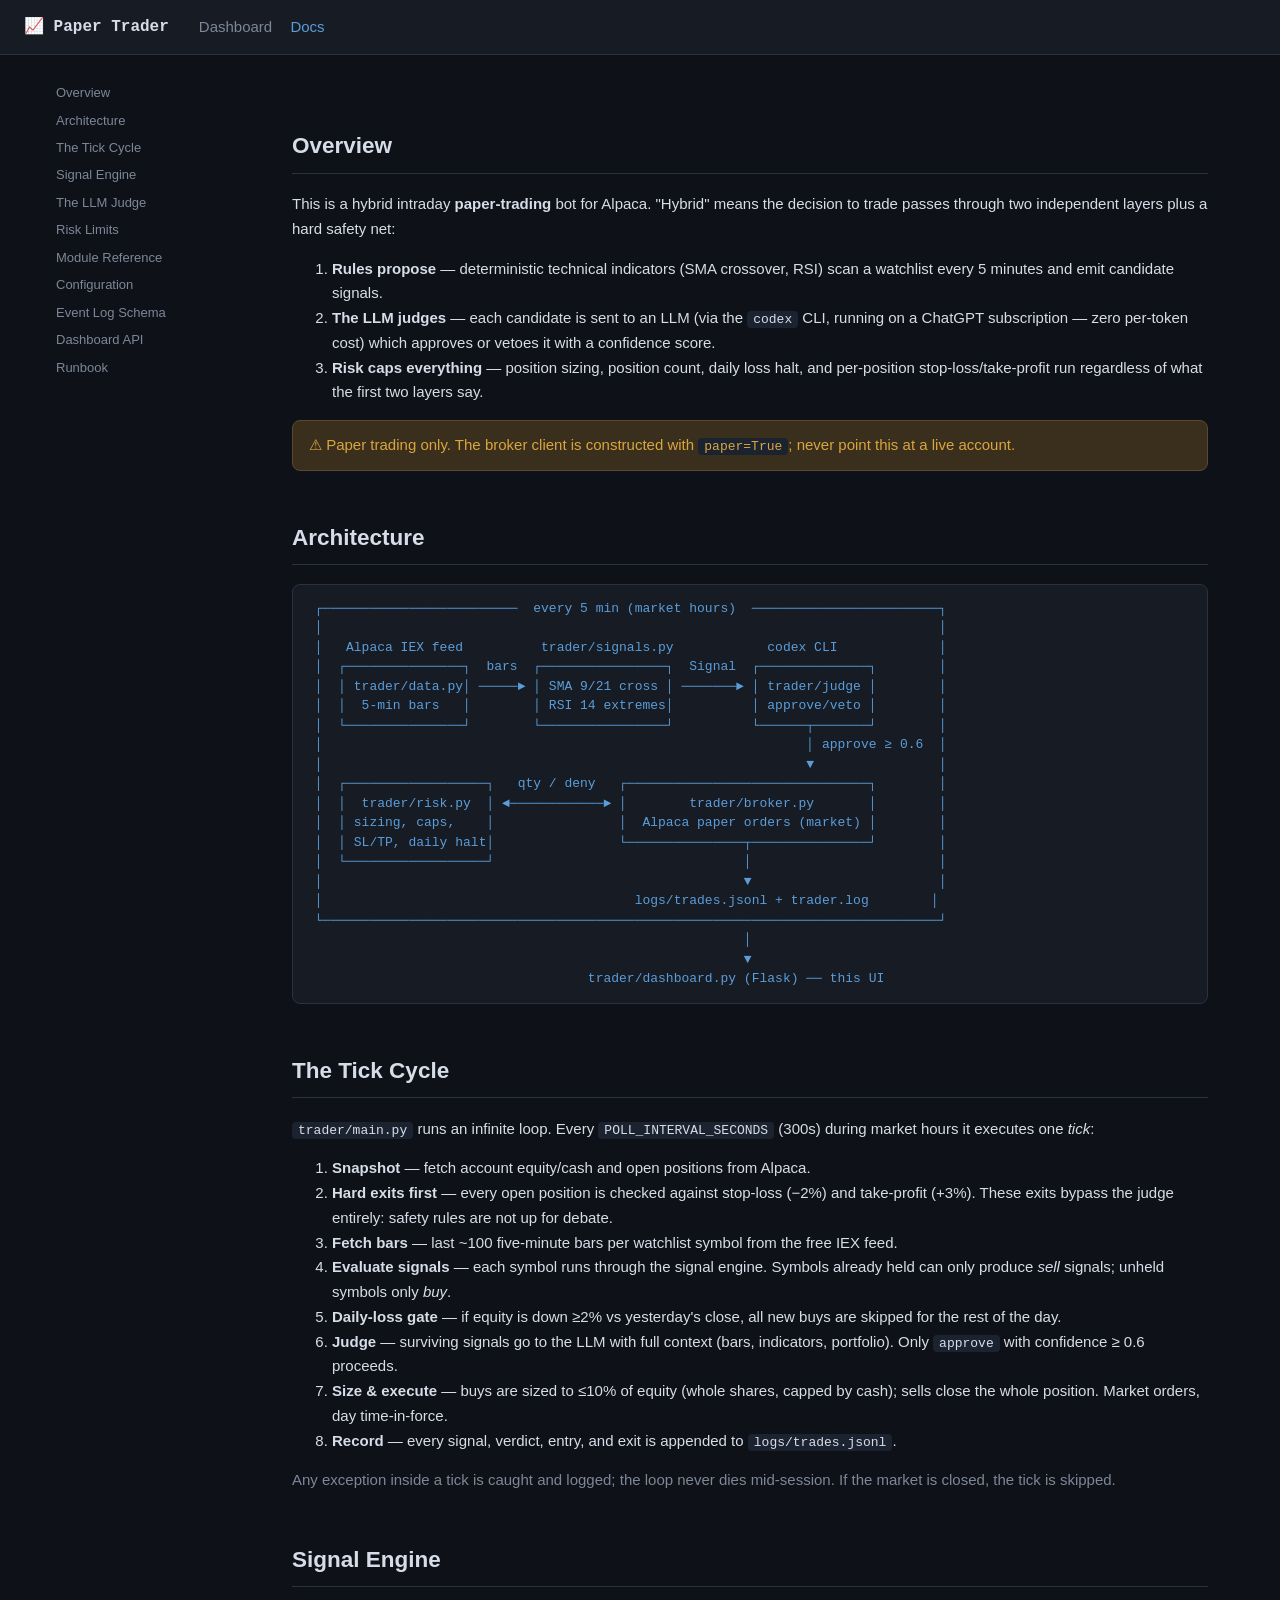
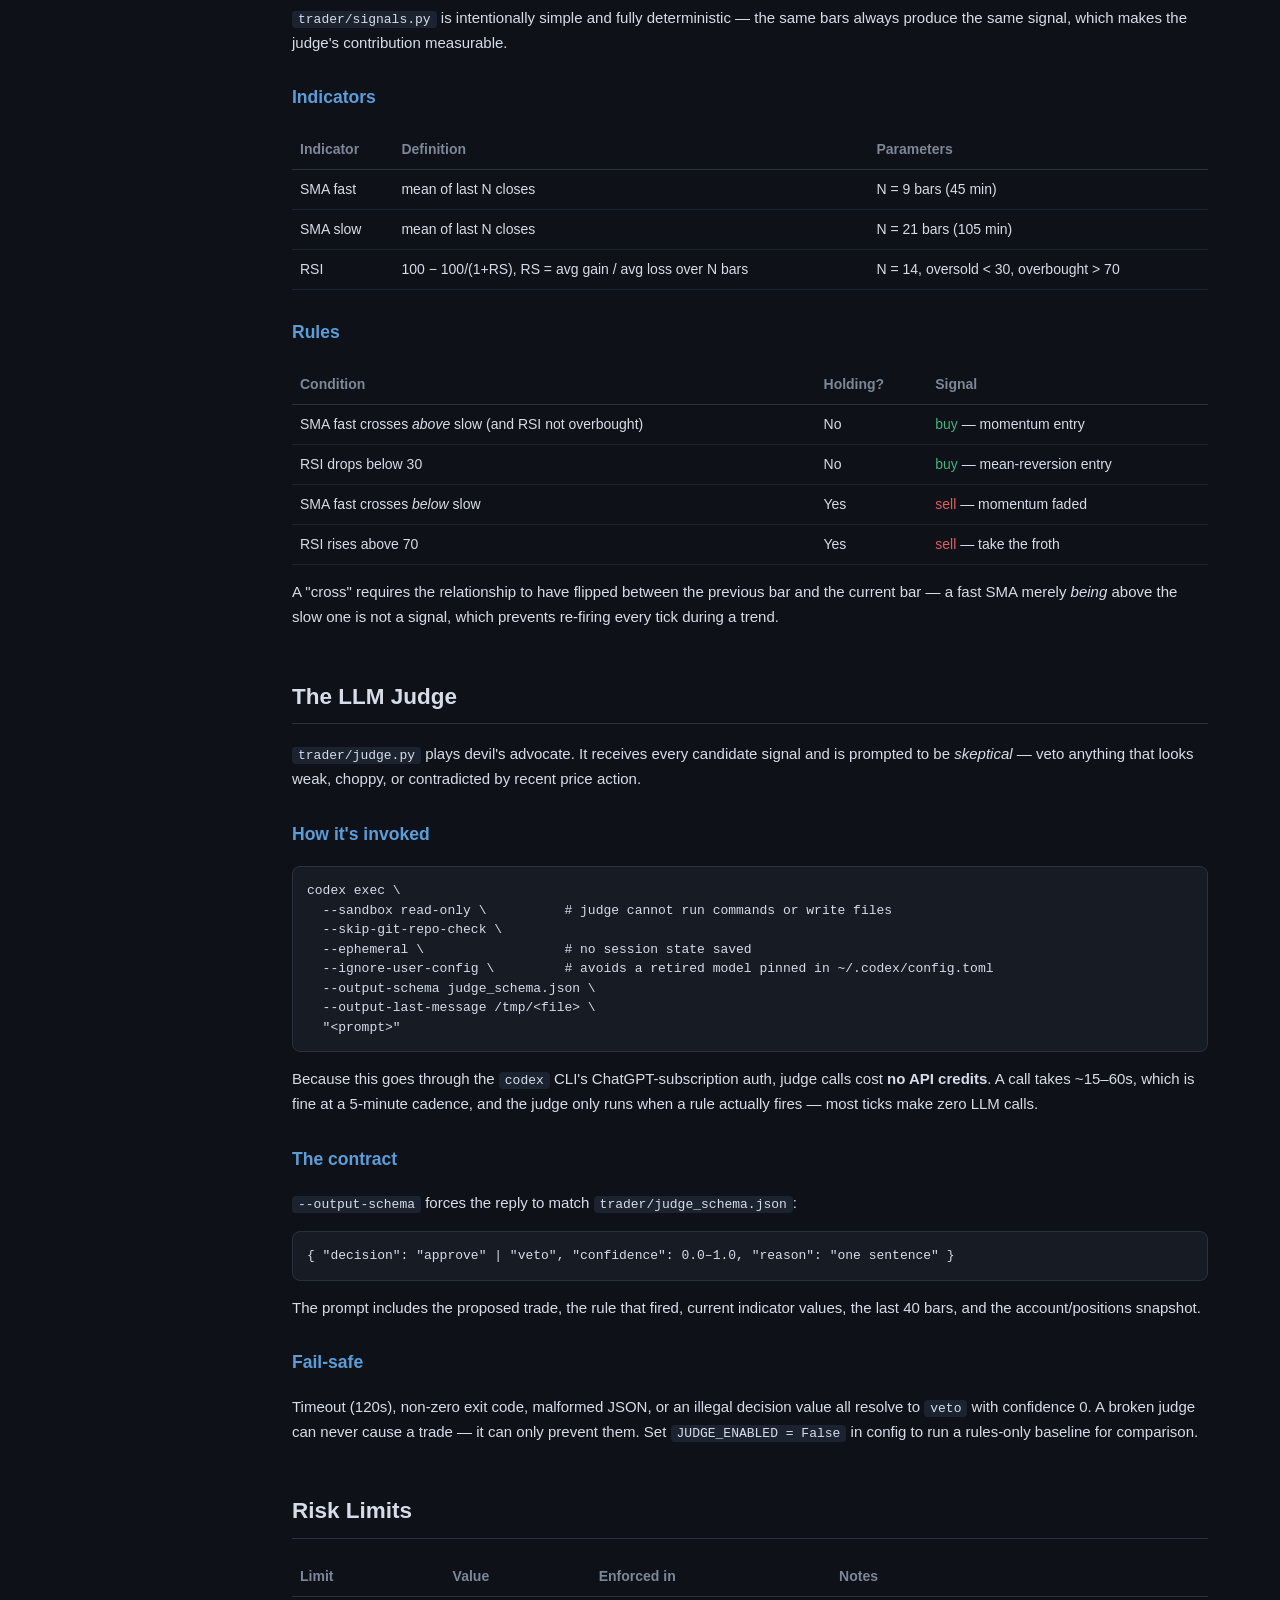
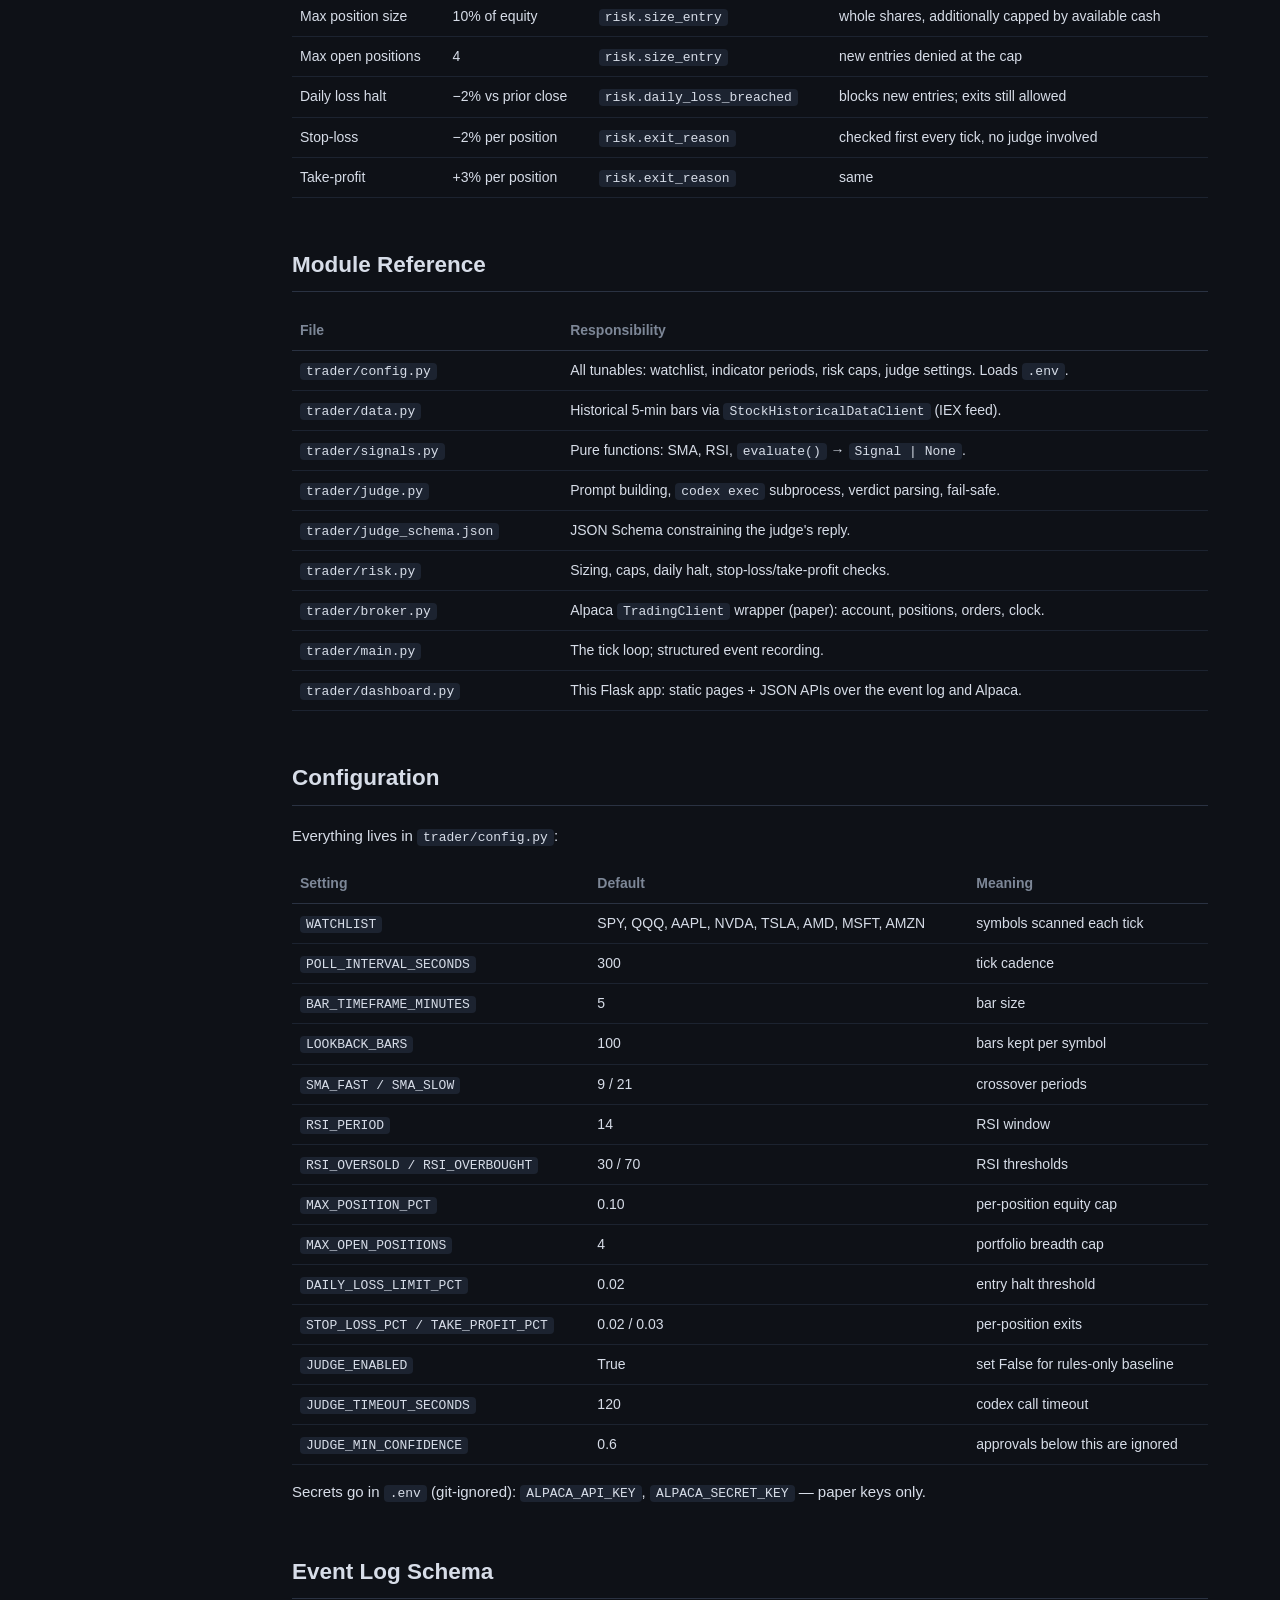
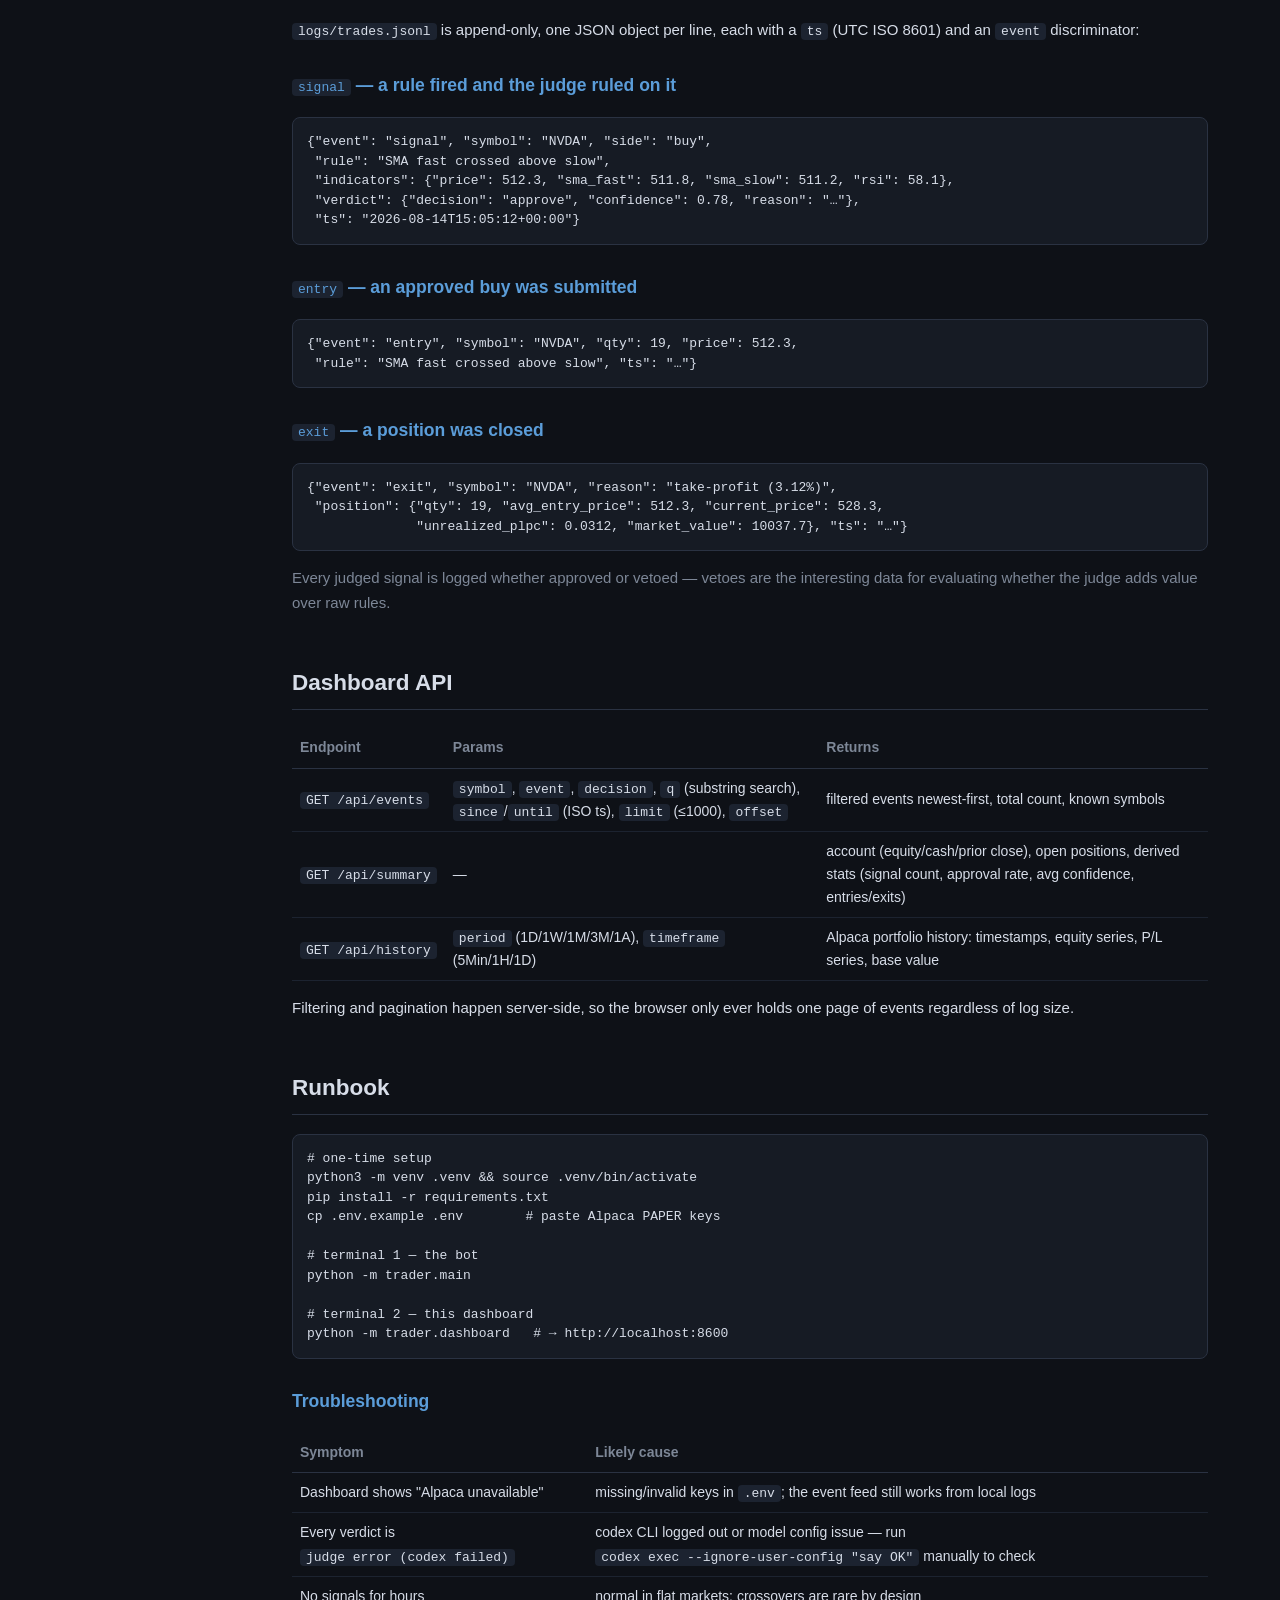
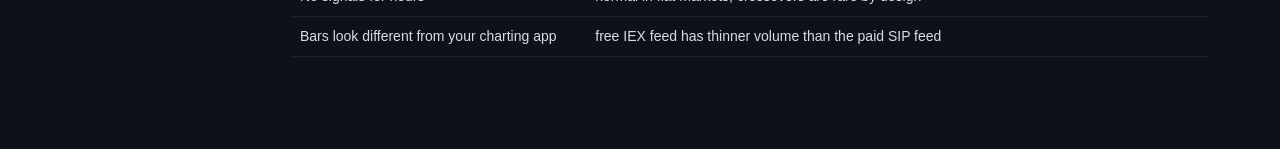
==== trader/static/docs.html @ a6390c2d "one shot" ====
<!DOCTYPE html>
<html lang="en">
<head>
<meta charset="utf-8">
<meta name="viewport" content="width=device-width, initial-scale=1">
<title>Paper Trader — Documentation</title>
<style>
  :root {
    --bg: #0e1117; --panel: #161b24; --panel2: #1c2330; --border: #2a3242;
    --text: #d7dde8; --muted: #7d8797; --green: #3fb27f; --red: #e05d5d;
    --accent: #5b9dd9; --amber: #d9a53f;
  }
  * { box-sizing: border-box; }
  body { margin: 0; background: var(--bg); color: var(--text);
         font: 15px/1.65 -apple-system, "Segoe UI", Roboto, sans-serif; }
  header { display: flex; align-items: center; gap: 16px; padding: 14px 24px;
           background: var(--panel); border-bottom: 1px solid var(--border);
           position: sticky; top: 0; z-index: 10; }
  header h1 { font-size: 16px; margin: 0; font-family: "SF Mono", Consolas, monospace; }
  header nav a { color: var(--muted); text-decoration: none; margin-left: 14px; }
  header nav a:hover, header nav a.active { color: var(--accent); }
  .layout { display: grid; grid-template-columns: 220px 1fr; max-width: 1200px; margin: 0 auto; }
  aside { padding: 24px 16px; position: sticky; top: 53px; height: fit-content; }
  aside a { display: block; color: var(--muted); text-decoration: none; padding: 3px 0;
            font-size: 13px; }
  aside a:hover { color: var(--accent); }
  main { padding: 24px 32px 80px; min-width: 0; }
  h2 { border-bottom: 1px solid var(--border); padding-bottom: 8px; margin-top: 48px;
       scroll-margin-top: 70px; }
  h3 { margin-top: 28px; color: var(--accent); }
  code { background: var(--panel2); padding: 1px 6px; border-radius: 4px;
         font: 13px "SF Mono", Consolas, monospace; }
  pre { background: var(--panel); border: 1px solid var(--border); border-radius: 8px;
        padding: 14px; overflow-x: auto; font: 13px/1.5 "SF Mono", Consolas, monospace; }
  pre code { background: none; padding: 0; }
  table { width: 100%; border-collapse: collapse; font-size: 14px; margin: 12px 0; }
  th { text-align: left; color: var(--muted); font-weight: 600; padding: 8px;
       border-bottom: 1px solid var(--border); }
  td { padding: 8px; border-bottom: 1px solid var(--panel2); }
  td code { white-space: nowrap; }
  .diagram { color: var(--accent); }
  .warn { background: #3a2f1d; border: 1px solid #5a4a2d; border-radius: 8px;
          padding: 12px 16px; color: var(--amber); }
  .muted { color: var(--muted); }
</style>
</head>
<body>
<header>
  <h1>📈 Paper Trader</h1>
  <nav>
    <a href="/">Dashboard</a>
    <a href="/docs" class="active">Docs</a>
  </nav>
</header>
<div class="layout">
<aside>
  <a href="#overview">Overview</a>
  <a href="#architecture">Architecture</a>
  <a href="#tick">The Tick Cycle</a>
  <a href="#signals">Signal Engine</a>
  <a href="#judge">The LLM Judge</a>
  <a href="#risk">Risk Limits</a>
  <a href="#modules">Module Reference</a>
  <a href="#config">Configuration</a>
  <a href="#logs">Event Log Schema</a>
  <a href="#api">Dashboard API</a>
  <a href="#runbook">Runbook</a>
</aside>
<main>

<h2 id="overview">Overview</h2>
<p>This is a hybrid intraday <strong>paper-trading</strong> bot for Alpaca. "Hybrid" means the
decision to trade passes through two independent layers plus a hard safety net:</p>
<ol>
  <li><strong>Rules propose</strong> — deterministic technical indicators (SMA crossover, RSI)
      scan a watchlist every 5 minutes and emit candidate signals.</li>
  <li><strong>The LLM judges</strong> — each candidate is sent to an LLM (via the
      <code>codex</code> CLI, running on a ChatGPT subscription — zero per-token cost) which
      approves or vetoes it with a confidence score.</li>
  <li><strong>Risk caps everything</strong> — position sizing, position count, daily loss halt,
      and per-position stop-loss/take-profit run regardless of what the first two layers say.</li>
</ol>
<div class="warn">⚠ Paper trading only. The broker client is constructed with
<code>paper=True</code>; never point this at a live account.</div>

<h2 id="architecture">Architecture</h2>
<pre class="diagram">
 ┌─────────────────────────  every 5 min (market hours)  ────────────────────────┐
 │                                                                               │
 │   Alpaca IEX feed          trader/signals.py            codex CLI             │
 │  ┌───────────────┐  bars  ┌────────────────┐  Signal  ┌──────────────┐        │
 │  │ trader/data.py│ ─────► │ SMA 9/21 cross │ ───────► │ trader/judge │        │
 │  │  5-min bars   │        │ RSI 14 extremes│          │ approve/veto │        │
 │  └───────────────┘        └────────────────┘          └──────┬───────┘        │
 │                                                              │ approve ≥ 0.6  │
 │                                                              ▼                │
 │  ┌──────────────────┐   qty / deny   ┌───────────────────────────────┐        │
 │  │  trader/risk.py  │ ◄────────────► │        trader/broker.py       │        │
 │  │ sizing, caps,    │                │  Alpaca paper orders (market) │        │
 │  │ SL/TP, daily halt│                └───────────────┬───────────────┘        │
 │  └──────────────────┘                                │                        │
 │                                                      ▼                        │
 │                                        logs/trades.jsonl + trader.log        │
 └───────────────────────────────────────────────────────────────────────────────┘
                                                        │
                                                        ▼
                                    trader/dashboard.py (Flask) ── this UI
</pre>

<h2 id="tick">The Tick Cycle</h2>
<p><code>trader/main.py</code> runs an infinite loop. Every <code>POLL_INTERVAL_SECONDS</code>
(300s) during market hours it executes one <em>tick</em>:</p>
<ol>
  <li><strong>Snapshot</strong> — fetch account equity/cash and open positions from Alpaca.</li>
  <li><strong>Hard exits first</strong> — every open position is checked against stop-loss
      (−2%) and take-profit (+3%). These exits bypass the judge entirely: safety rules are
      not up for debate.</li>
  <li><strong>Fetch bars</strong> — last ~100 five-minute bars per watchlist symbol from the
      free IEX feed.</li>
  <li><strong>Evaluate signals</strong> — each symbol runs through the signal engine. Symbols
      already held can only produce <em>sell</em> signals; unheld symbols only <em>buy</em>.</li>
  <li><strong>Daily-loss gate</strong> — if equity is down ≥2% vs yesterday's close, all new
      buys are skipped for the rest of the day.</li>
  <li><strong>Judge</strong> — surviving signals go to the LLM with full context (bars,
      indicators, portfolio). Only <code>approve</code> with confidence ≥ 0.6 proceeds.</li>
  <li><strong>Size &amp; execute</strong> — buys are sized to ≤10% of equity (whole shares,
      capped by cash); sells close the whole position. Market orders, day time-in-force.</li>
  <li><strong>Record</strong> — every signal, verdict, entry, and exit is appended to
      <code>logs/trades.jsonl</code>.</li>
</ol>
<p class="muted">Any exception inside a tick is caught and logged; the loop never dies
mid-session. If the market is closed, the tick is skipped.</p>

<h2 id="signals">Signal Engine</h2>
<p><code>trader/signals.py</code> is intentionally simple and fully deterministic — the same
bars always produce the same signal, which makes the judge's contribution measurable.</p>
<h3>Indicators</h3>
<table>
  <tr><th>Indicator</th><th>Definition</th><th>Parameters</th></tr>
  <tr><td>SMA fast</td><td>mean of last N closes</td><td>N = 9 bars (45 min)</td></tr>
  <tr><td>SMA slow</td><td>mean of last N closes</td><td>N = 21 bars (105 min)</td></tr>
  <tr><td>RSI</td><td>100 − 100/(1+RS), RS = avg gain / avg loss over N bars</td>
      <td>N = 14, oversold &lt; 30, overbought &gt; 70</td></tr>
</table>
<h3>Rules</h3>
<table>
  <tr><th>Condition</th><th>Holding?</th><th>Signal</th></tr>
  <tr><td>SMA fast crosses <em>above</em> slow (and RSI not overbought)</td><td>No</td>
      <td><span style="color:var(--green)">buy</span> — momentum entry</td></tr>
  <tr><td>RSI drops below 30</td><td>No</td>
      <td><span style="color:var(--green)">buy</span> — mean-reversion entry</td></tr>
  <tr><td>SMA fast crosses <em>below</em> slow</td><td>Yes</td>
      <td><span style="color:var(--red)">sell</span> — momentum faded</td></tr>
  <tr><td>RSI rises above 70</td><td>Yes</td>
      <td><span style="color:var(--red)">sell</span> — take the froth</td></tr>
</table>
<p>A "cross" requires the relationship to have flipped between the previous bar and the
current bar — a fast SMA merely <em>being</em> above the slow one is not a signal, which
prevents re-firing every tick during a trend.</p>

<h2 id="judge">The LLM Judge</h2>
<p><code>trader/judge.py</code> plays devil's advocate. It receives every candidate signal and
is prompted to be <em>skeptical</em> — veto anything that looks weak, choppy, or contradicted
by recent price action.</p>
<h3>How it's invoked</h3>
<pre><code>codex exec \
  --sandbox read-only \          # judge cannot run commands or write files
  --skip-git-repo-check \
  --ephemeral \                  # no session state saved
  --ignore-user-config \         # avoids a retired model pinned in ~/.codex/config.toml
  --output-schema judge_schema.json \
  --output-last-message /tmp/&lt;file&gt; \
  "&lt;prompt&gt;"</code></pre>
<p>Because this goes through the <code>codex</code> CLI's ChatGPT-subscription auth, judge
calls cost <strong>no API credits</strong>. A call takes ~15–60s, which is fine at a 5-minute
cadence, and the judge only runs when a rule actually fires — most ticks make zero LLM calls.</p>
<h3>The contract</h3>
<p><code>--output-schema</code> forces the reply to match <code>trader/judge_schema.json</code>:</p>
<pre><code>{ "decision": "approve" | "veto", "confidence": 0.0–1.0, "reason": "one sentence" }</code></pre>
<p>The prompt includes the proposed trade, the rule that fired, current indicator values, the
last 40 bars, and the account/positions snapshot.</p>
<h3>Fail-safe</h3>
<p>Timeout (120s), non-zero exit code, malformed JSON, or an illegal decision value all
resolve to <code>veto</code> with confidence 0. A broken judge can never cause a trade —
it can only prevent them. Set <code>JUDGE_ENABLED = False</code> in config to run a
rules-only baseline for comparison.</p>

<h2 id="risk">Risk Limits</h2>
<table>
  <tr><th>Limit</th><th>Value</th><th>Enforced in</th><th>Notes</th></tr>
  <tr><td>Max position size</td><td>10% of equity</td><td><code>risk.size_entry</code></td>
      <td>whole shares, additionally capped by available cash</td></tr>
  <tr><td>Max open positions</td><td>4</td><td><code>risk.size_entry</code></td>
      <td>new entries denied at the cap</td></tr>
  <tr><td>Daily loss halt</td><td>−2% vs prior close</td><td><code>risk.daily_loss_breached</code></td>
      <td>blocks new entries; exits still allowed</td></tr>
  <tr><td>Stop-loss</td><td>−2% per position</td><td><code>risk.exit_reason</code></td>
      <td>checked first every tick, no judge involved</td></tr>
  <tr><td>Take-profit</td><td>+3% per position</td><td><code>risk.exit_reason</code></td>
      <td>same</td></tr>
</table>

<h2 id="modules">Module Reference</h2>
<table>
  <tr><th>File</th><th>Responsibility</th></tr>
  <tr><td><code>trader/config.py</code></td><td>All tunables: watchlist, indicator periods, risk caps, judge settings. Loads <code>.env</code>.</td></tr>
  <tr><td><code>trader/data.py</code></td><td>Historical 5-min bars via <code>StockHistoricalDataClient</code> (IEX feed).</td></tr>
  <tr><td><code>trader/signals.py</code></td><td>Pure functions: SMA, RSI, <code>evaluate()</code> → <code>Signal | None</code>.</td></tr>
  <tr><td><code>trader/judge.py</code></td><td>Prompt building, <code>codex exec</code> subprocess, verdict parsing, fail-safe.</td></tr>
  <tr><td><code>trader/judge_schema.json</code></td><td>JSON Schema constraining the judge's reply.</td></tr>
  <tr><td><code>trader/risk.py</code></td><td>Sizing, caps, daily halt, stop-loss/take-profit checks.</td></tr>
  <tr><td><code>trader/broker.py</code></td><td>Alpaca <code>TradingClient</code> wrapper (paper): account, positions, orders, clock.</td></tr>
  <tr><td><code>trader/main.py</code></td><td>The tick loop; structured event recording.</td></tr>
  <tr><td><code>trader/dashboard.py</code></td><td>This Flask app: static pages + JSON APIs over the event log and Alpaca.</td></tr>
</table>

<h2 id="config">Configuration</h2>
<p>Everything lives in <code>trader/config.py</code>:</p>
<table>
  <tr><th>Setting</th><th>Default</th><th>Meaning</th></tr>
  <tr><td><code>WATCHLIST</code></td><td>SPY, QQQ, AAPL, NVDA, TSLA, AMD, MSFT, AMZN</td><td>symbols scanned each tick</td></tr>
  <tr><td><code>POLL_INTERVAL_SECONDS</code></td><td>300</td><td>tick cadence</td></tr>
  <tr><td><code>BAR_TIMEFRAME_MINUTES</code></td><td>5</td><td>bar size</td></tr>
  <tr><td><code>LOOKBACK_BARS</code></td><td>100</td><td>bars kept per symbol</td></tr>
  <tr><td><code>SMA_FAST / SMA_SLOW</code></td><td>9 / 21</td><td>crossover periods</td></tr>
  <tr><td><code>RSI_PERIOD</code></td><td>14</td><td>RSI window</td></tr>
  <tr><td><code>RSI_OVERSOLD / RSI_OVERBOUGHT</code></td><td>30 / 70</td><td>RSI thresholds</td></tr>
  <tr><td><code>MAX_POSITION_PCT</code></td><td>0.10</td><td>per-position equity cap</td></tr>
  <tr><td><code>MAX_OPEN_POSITIONS</code></td><td>4</td><td>portfolio breadth cap</td></tr>
  <tr><td><code>DAILY_LOSS_LIMIT_PCT</code></td><td>0.02</td><td>entry halt threshold</td></tr>
  <tr><td><code>STOP_LOSS_PCT / TAKE_PROFIT_PCT</code></td><td>0.02 / 0.03</td><td>per-position exits</td></tr>
  <tr><td><code>JUDGE_ENABLED</code></td><td>True</td><td>set False for rules-only baseline</td></tr>
  <tr><td><code>JUDGE_TIMEOUT_SECONDS</code></td><td>120</td><td>codex call timeout</td></tr>
  <tr><td><code>JUDGE_MIN_CONFIDENCE</code></td><td>0.6</td><td>approvals below this are ignored</td></tr>
</table>
<p>Secrets go in <code>.env</code> (git-ignored): <code>ALPACA_API_KEY</code>,
<code>ALPACA_SECRET_KEY</code> — paper keys only.</p>

<h2 id="logs">Event Log Schema</h2>
<p><code>logs/trades.jsonl</code> is append-only, one JSON object per line, each with a
<code>ts</code> (UTC ISO 8601) and an <code>event</code> discriminator:</p>
<h3><code>signal</code> — a rule fired and the judge ruled on it</h3>
<pre><code>{"event": "signal", "symbol": "NVDA", "side": "buy",
 "rule": "SMA fast crossed above slow",
 "indicators": {"price": 512.3, "sma_fast": 511.8, "sma_slow": 511.2, "rsi": 58.1},
 "verdict": {"decision": "approve", "confidence": 0.78, "reason": "…"},
 "ts": "2026-08-14T15:05:12+00:00"}</code></pre>
<h3><code>entry</code> — an approved buy was submitted</h3>
<pre><code>{"event": "entry", "symbol": "NVDA", "qty": 19, "price": 512.3,
 "rule": "SMA fast crossed above slow", "ts": "…"}</code></pre>
<h3><code>exit</code> — a position was closed</h3>
<pre><code>{"event": "exit", "symbol": "NVDA", "reason": "take-profit (3.12%)",
 "position": {"qty": 19, "avg_entry_price": 512.3, "current_price": 528.3,
              "unrealized_plpc": 0.0312, "market_value": 10037.7}, "ts": "…"}</code></pre>
<p class="muted">Every judged signal is logged whether approved or vetoed — vetoes are the
interesting data for evaluating whether the judge adds value over raw rules.</p>

<h2 id="api">Dashboard API</h2>
<table>
  <tr><th>Endpoint</th><th>Params</th><th>Returns</th></tr>
  <tr><td><code>GET /api/events</code></td>
      <td><code>symbol</code>, <code>event</code>, <code>decision</code>,
          <code>q</code> (substring search), <code>since</code>/<code>until</code> (ISO ts),
          <code>limit</code> (≤1000), <code>offset</code></td>
      <td>filtered events newest-first, total count, known symbols</td></tr>
  <tr><td><code>GET /api/summary</code></td><td>—</td>
      <td>account (equity/cash/prior close), open positions, derived stats
          (signal count, approval rate, avg confidence, entries/exits)</td></tr>
  <tr><td><code>GET /api/history</code></td>
      <td><code>period</code> (1D/1W/1M/3M/1A), <code>timeframe</code> (5Min/1H/1D)</td>
      <td>Alpaca portfolio history: timestamps, equity series, P/L series, base value</td></tr>
</table>
<p>Filtering and pagination happen server-side, so the browser only ever holds one page of
events regardless of log size.</p>

<h2 id="runbook">Runbook</h2>
<pre><code># one-time setup
python3 -m venv .venv &amp;&amp; source .venv/bin/activate
pip install -r requirements.txt
cp .env.example .env        # paste Alpaca PAPER keys

# terminal 1 — the bot
python -m trader.main

# terminal 2 — this dashboard
python -m trader.dashboard   # → http://localhost:8600</code></pre>
<h3>Troubleshooting</h3>
<table>
  <tr><th>Symptom</th><th>Likely cause</th></tr>
  <tr><td>Dashboard shows "Alpaca unavailable"</td><td>missing/invalid keys in <code>.env</code>;
      the event feed still works from local logs</td></tr>
  <tr><td>Every verdict is <code>judge error (codex failed)</code></td>
      <td>codex CLI logged out or model config issue — run
          <code>codex exec --ignore-user-config "say OK"</code> manually to check</td></tr>
  <tr><td>No signals for hours</td><td>normal in flat markets; crossovers are rare by design</td></tr>
  <tr><td>Bars look different from your charting app</td>
      <td>free IEX feed has thinner volume than the paid SIP feed</td></tr>
</table>

</main>
</div>
</body>
</html>
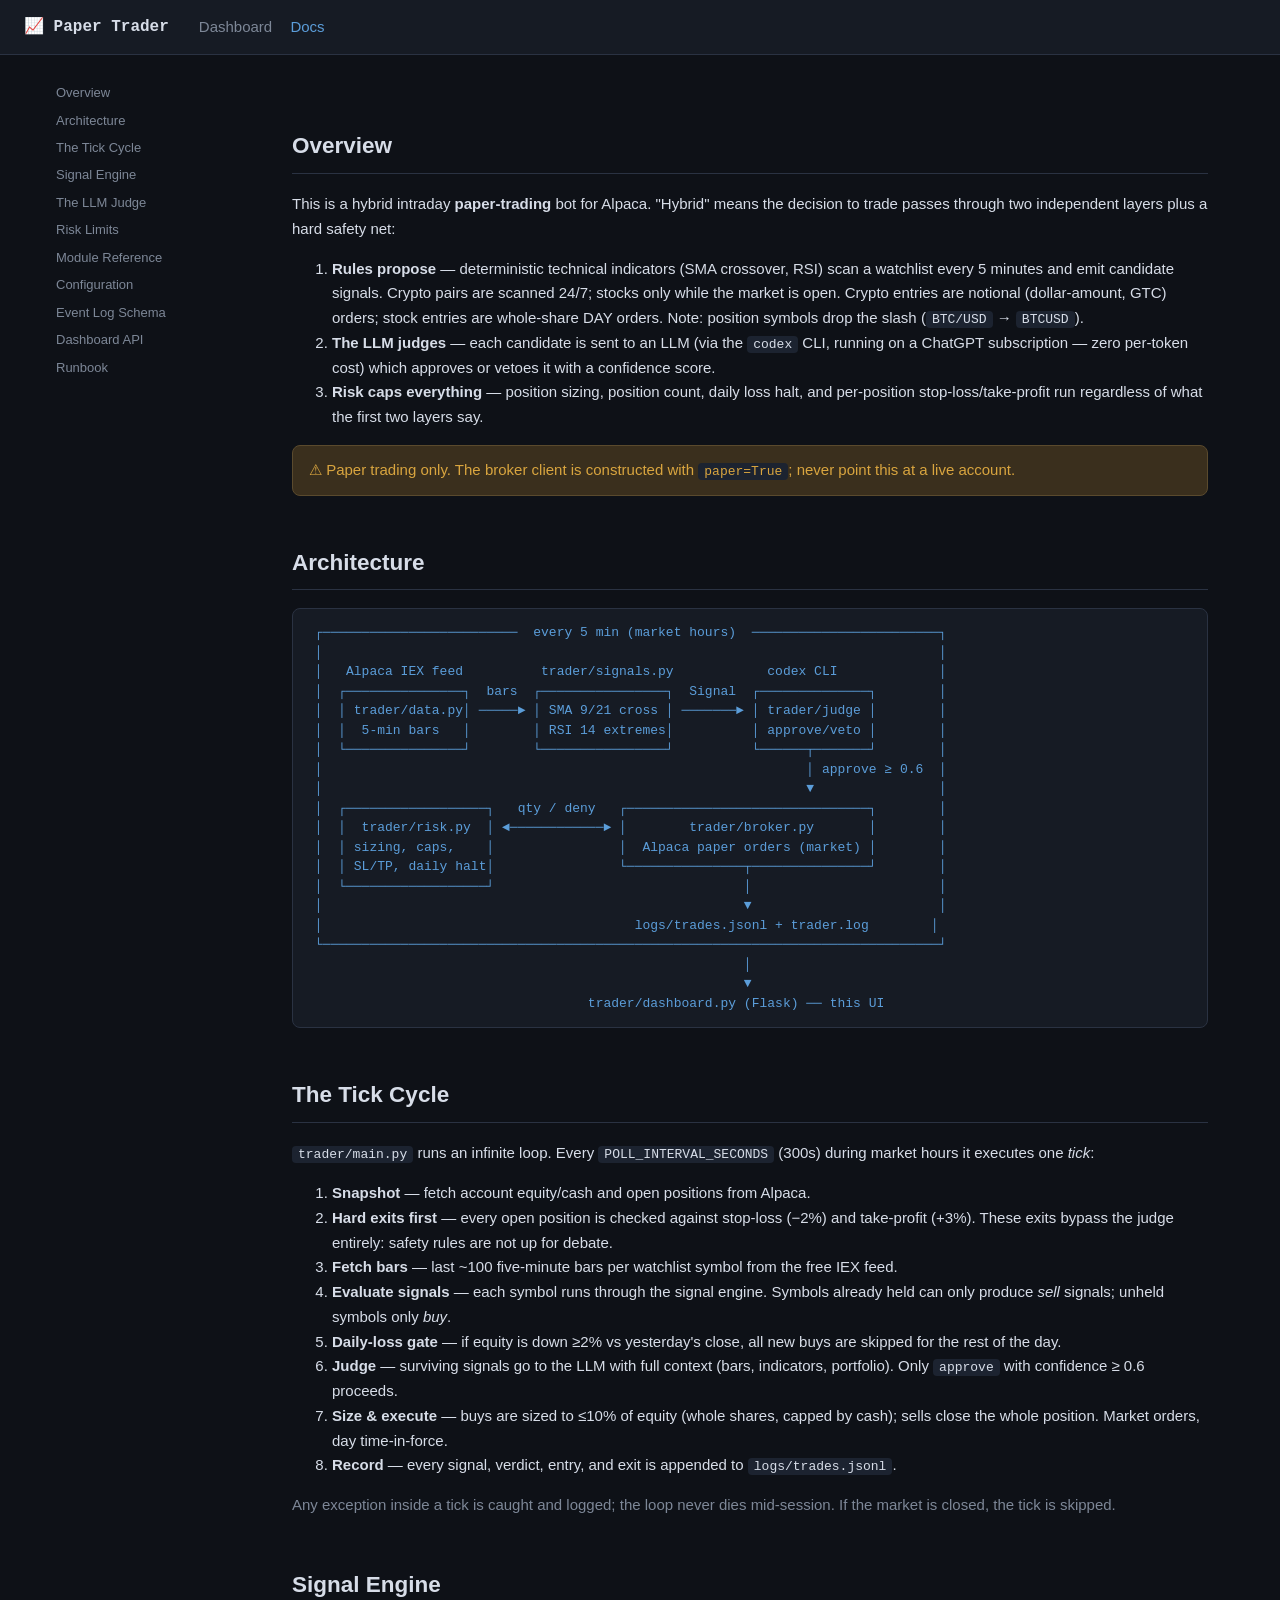
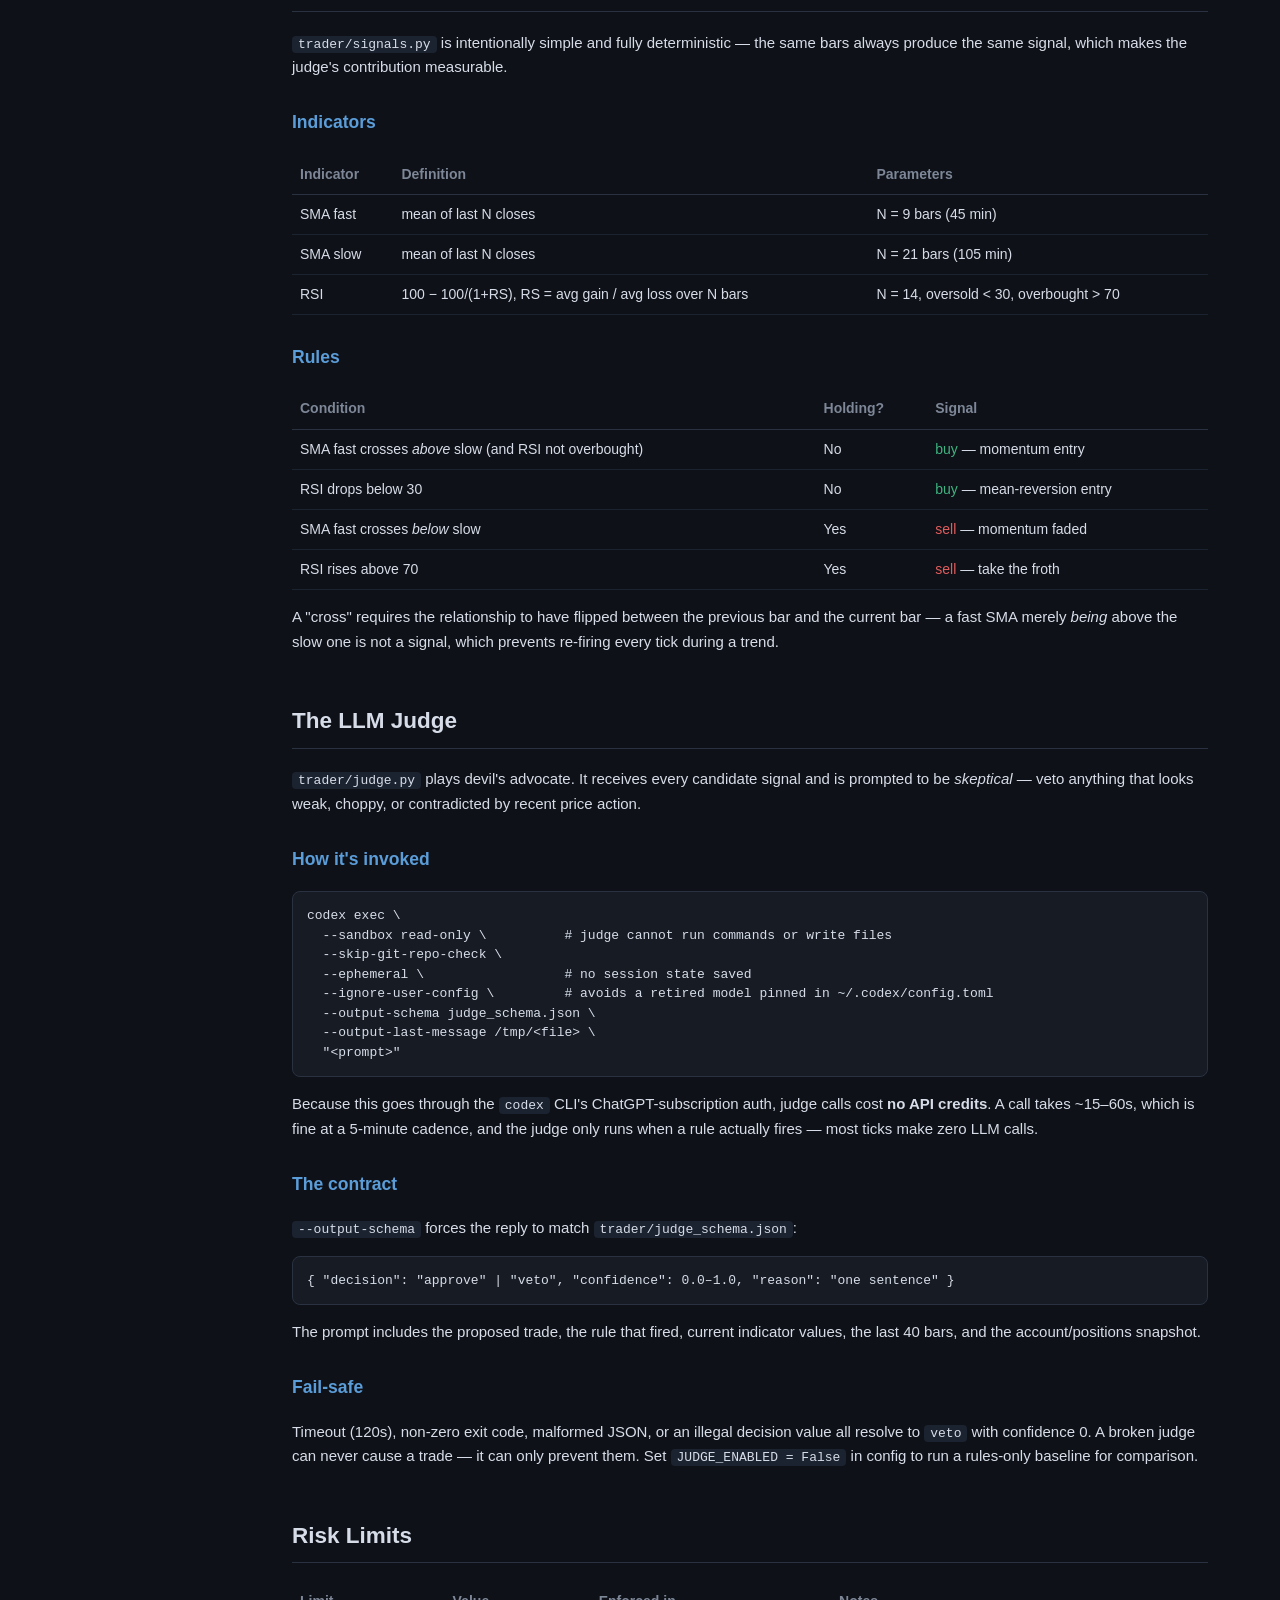
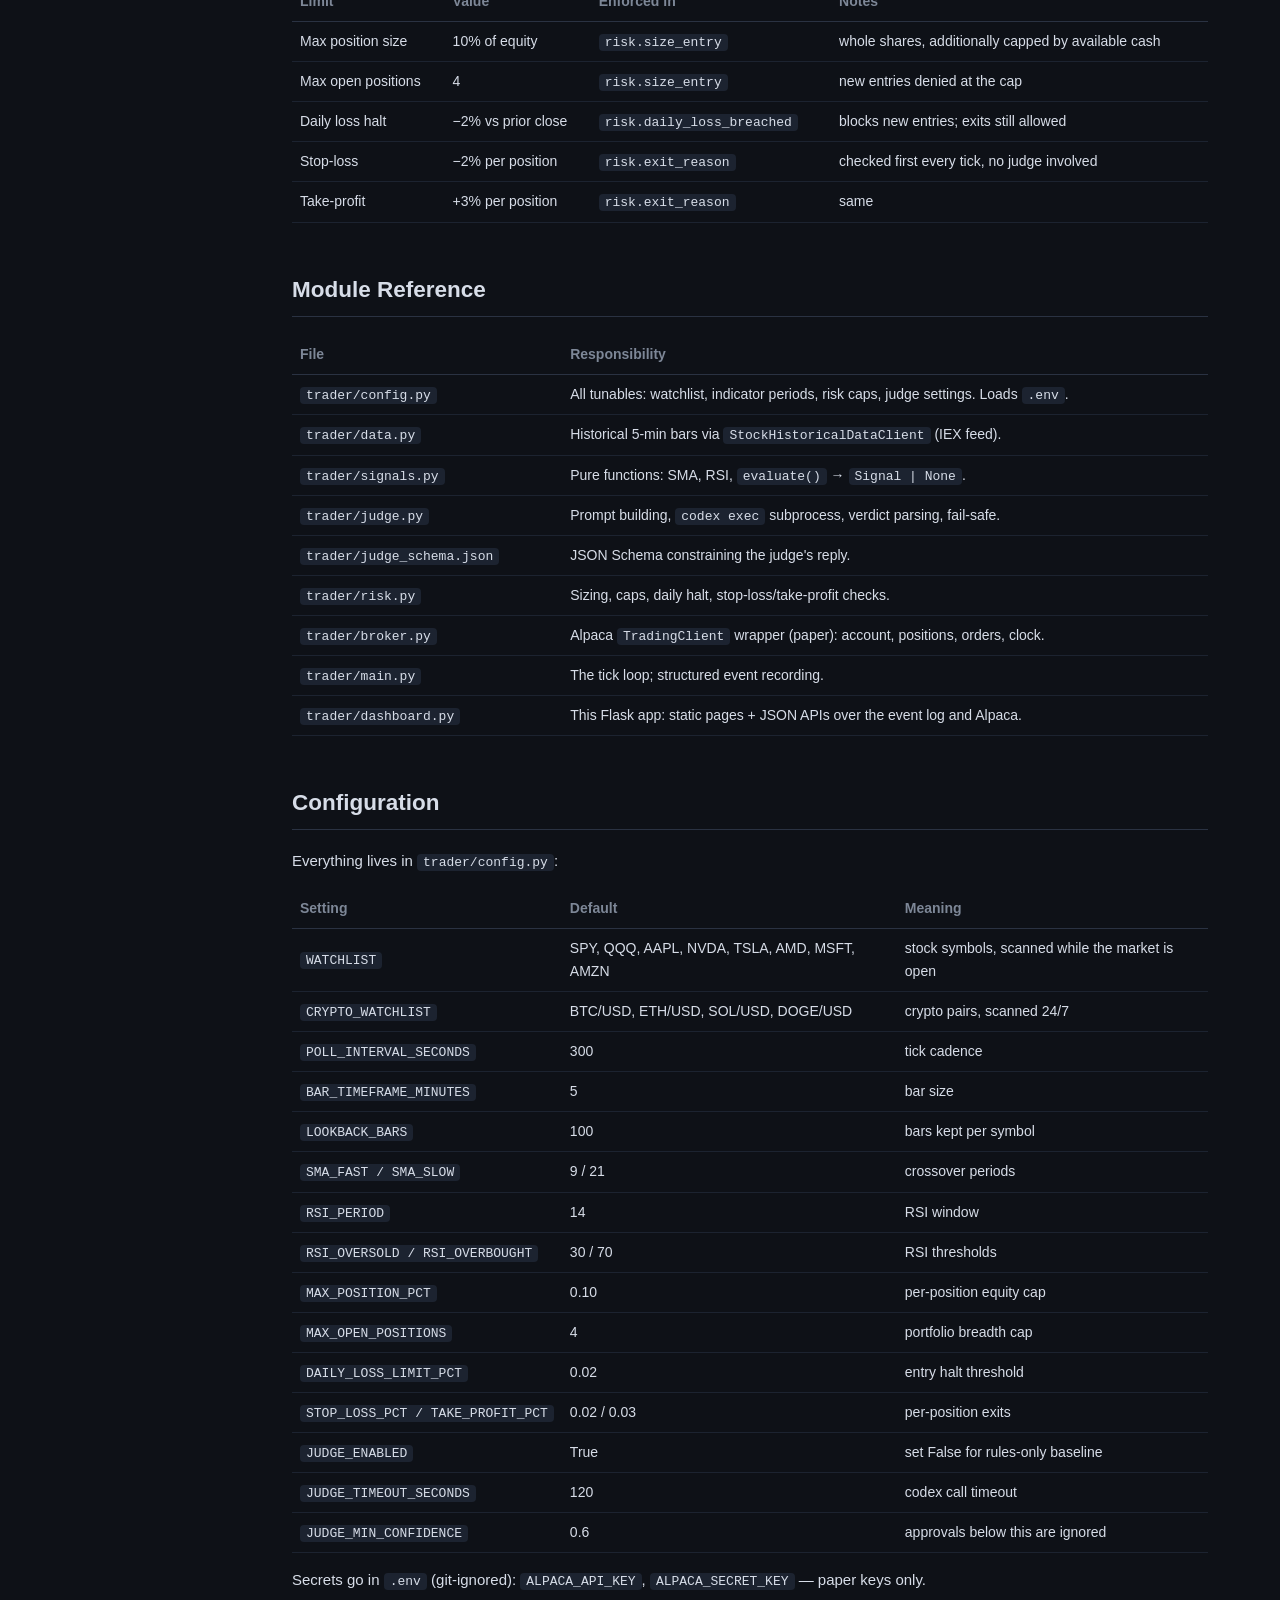
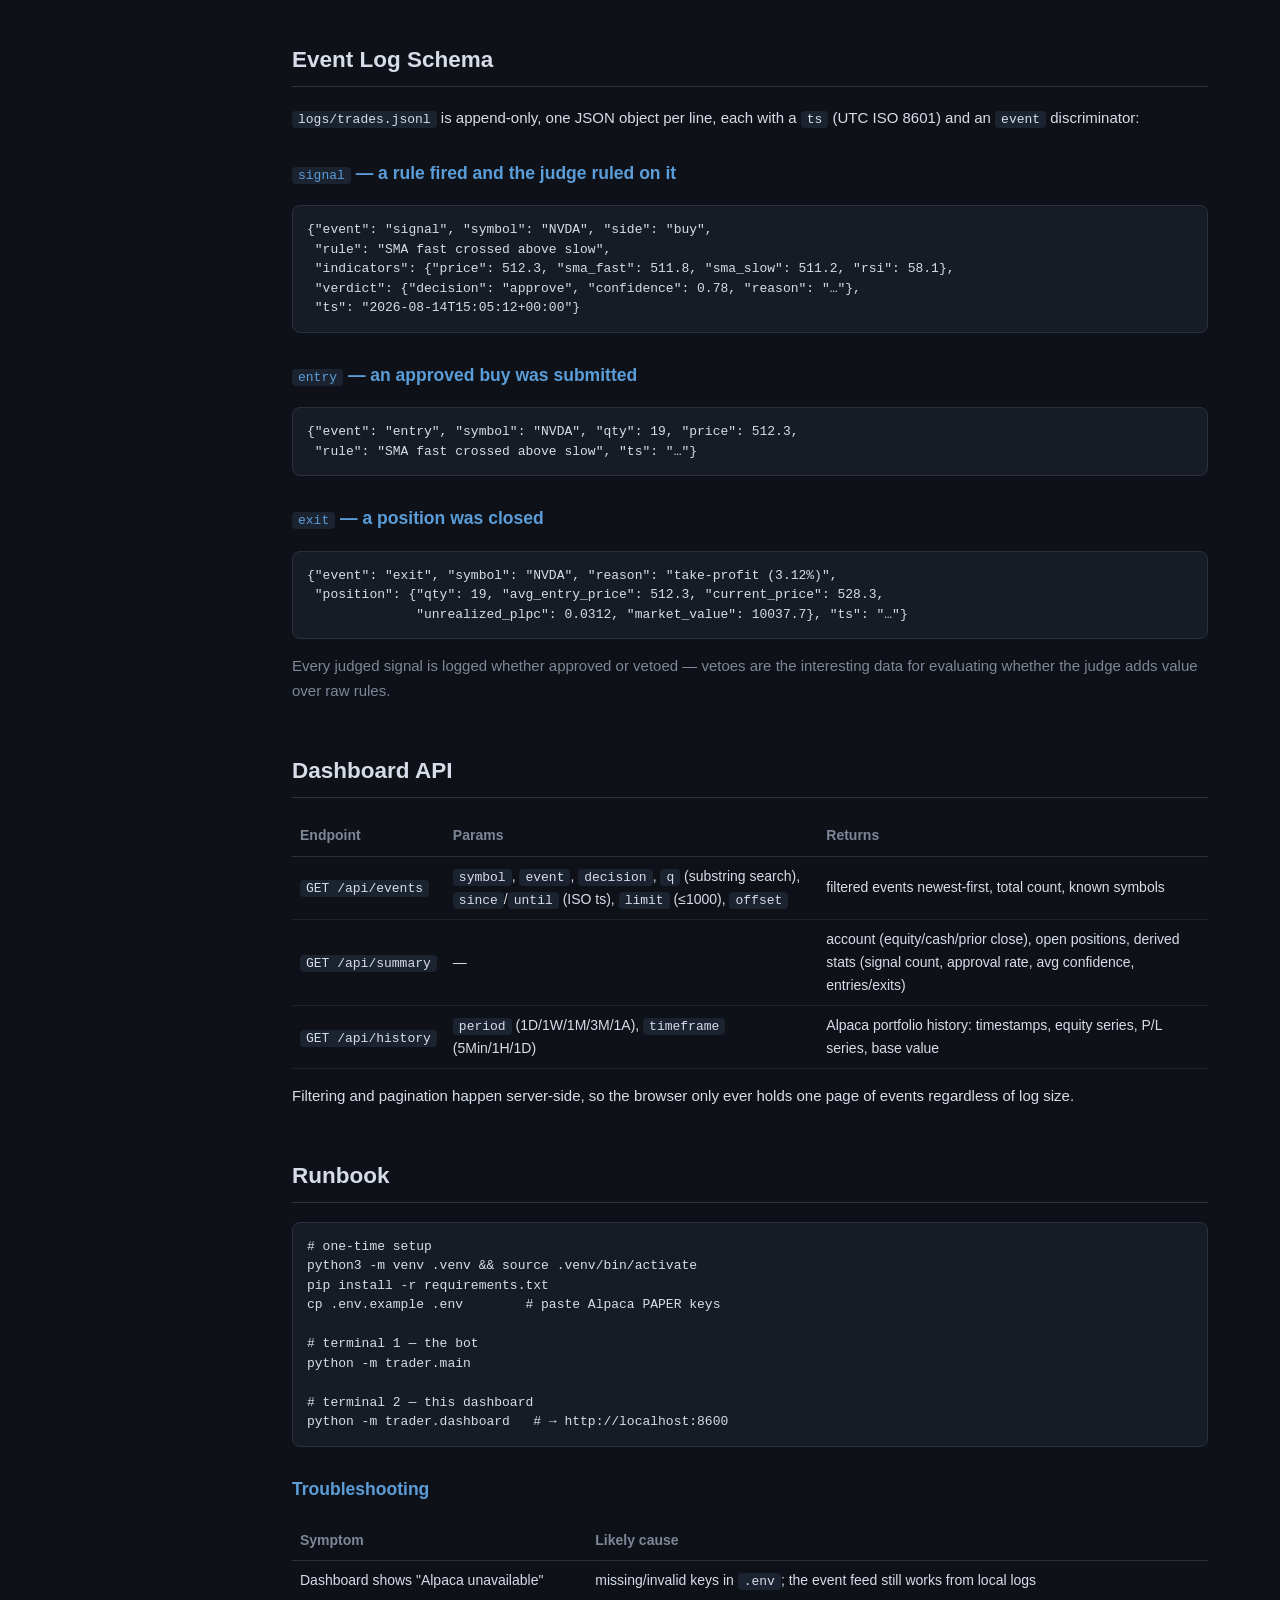
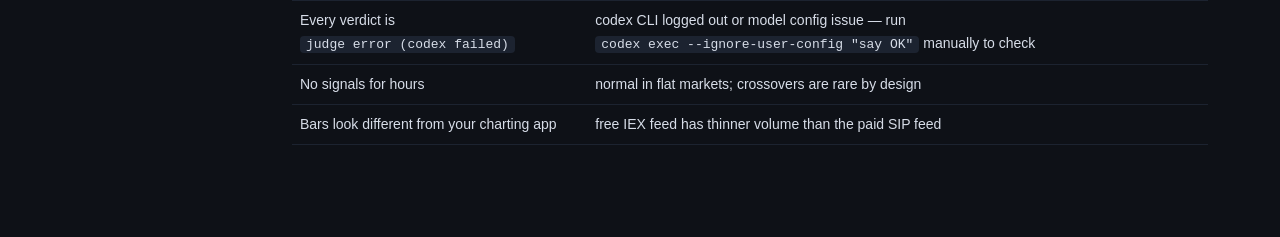
==== commit 0fc76798: "added ticks till next push, and some minor improvements... added crypto" ====
--- a/trader/static/docs.html
+++ b/trader/static/docs.html
@@ -73,7 +73,10 @@
 decision to trade passes through two independent layers plus a hard safety net:</p>
 <ol>
   <li><strong>Rules propose</strong> — deterministic technical indicators (SMA crossover, RSI)
-      scan a watchlist every 5 minutes and emit candidate signals.</li>
+      scan a watchlist every 5 minutes and emit candidate signals. Crypto pairs are scanned
+      24/7; stocks only while the market is open. Crypto entries are notional (dollar-amount,
+      GTC) orders; stock entries are whole-share DAY orders. Note: position symbols drop the
+      slash (<code>BTC/USD</code> → <code>BTCUSD</code>).</li>
   <li><strong>The LLM judges</strong> — each candidate is sent to an LLM (via the
       <code>codex</code> CLI, running on a ChatGPT subscription — zero per-token cost) which
       approves or vetoes it with a confidence score.</li>
@@ -218,7 +221,8 @@
 <p>Everything lives in <code>trader/config.py</code>:</p>
 <table>
   <tr><th>Setting</th><th>Default</th><th>Meaning</th></tr>
-  <tr><td><code>WATCHLIST</code></td><td>SPY, QQQ, AAPL, NVDA, TSLA, AMD, MSFT, AMZN</td><td>symbols scanned each tick</td></tr>
+  <tr><td><code>WATCHLIST</code></td><td>SPY, QQQ, AAPL, NVDA, TSLA, AMD, MSFT, AMZN</td><td>stock symbols, scanned while the market is open</td></tr>
+  <tr><td><code>CRYPTO_WATCHLIST</code></td><td>BTC/USD, ETH/USD, SOL/USD, DOGE/USD</td><td>crypto pairs, scanned 24/7</td></tr>
   <tr><td><code>POLL_INTERVAL_SECONDS</code></td><td>300</td><td>tick cadence</td></tr>
   <tr><td><code>BAR_TIMEFRAME_MINUTES</code></td><td>5</td><td>bar size</td></tr>
   <tr><td><code>LOOKBACK_BARS</code></td><td>100</td><td>bars kept per symbol</td></tr>
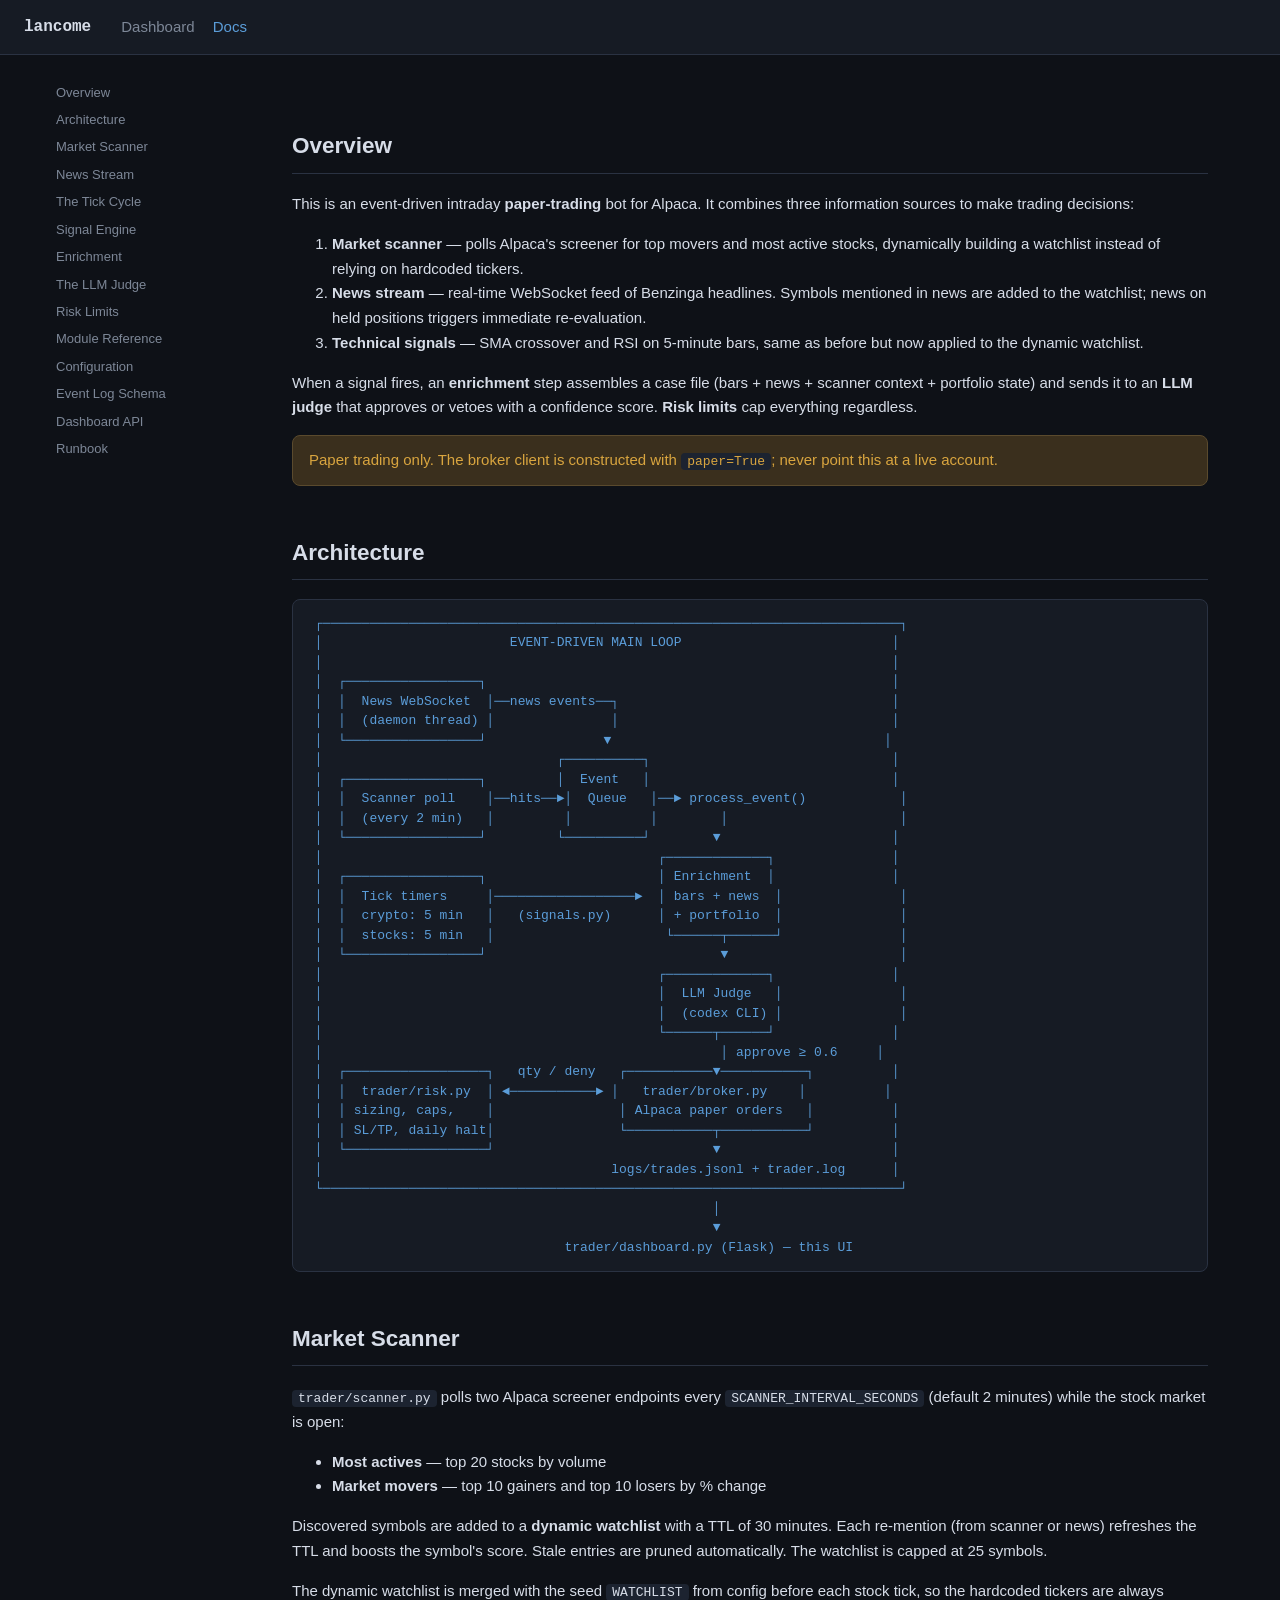
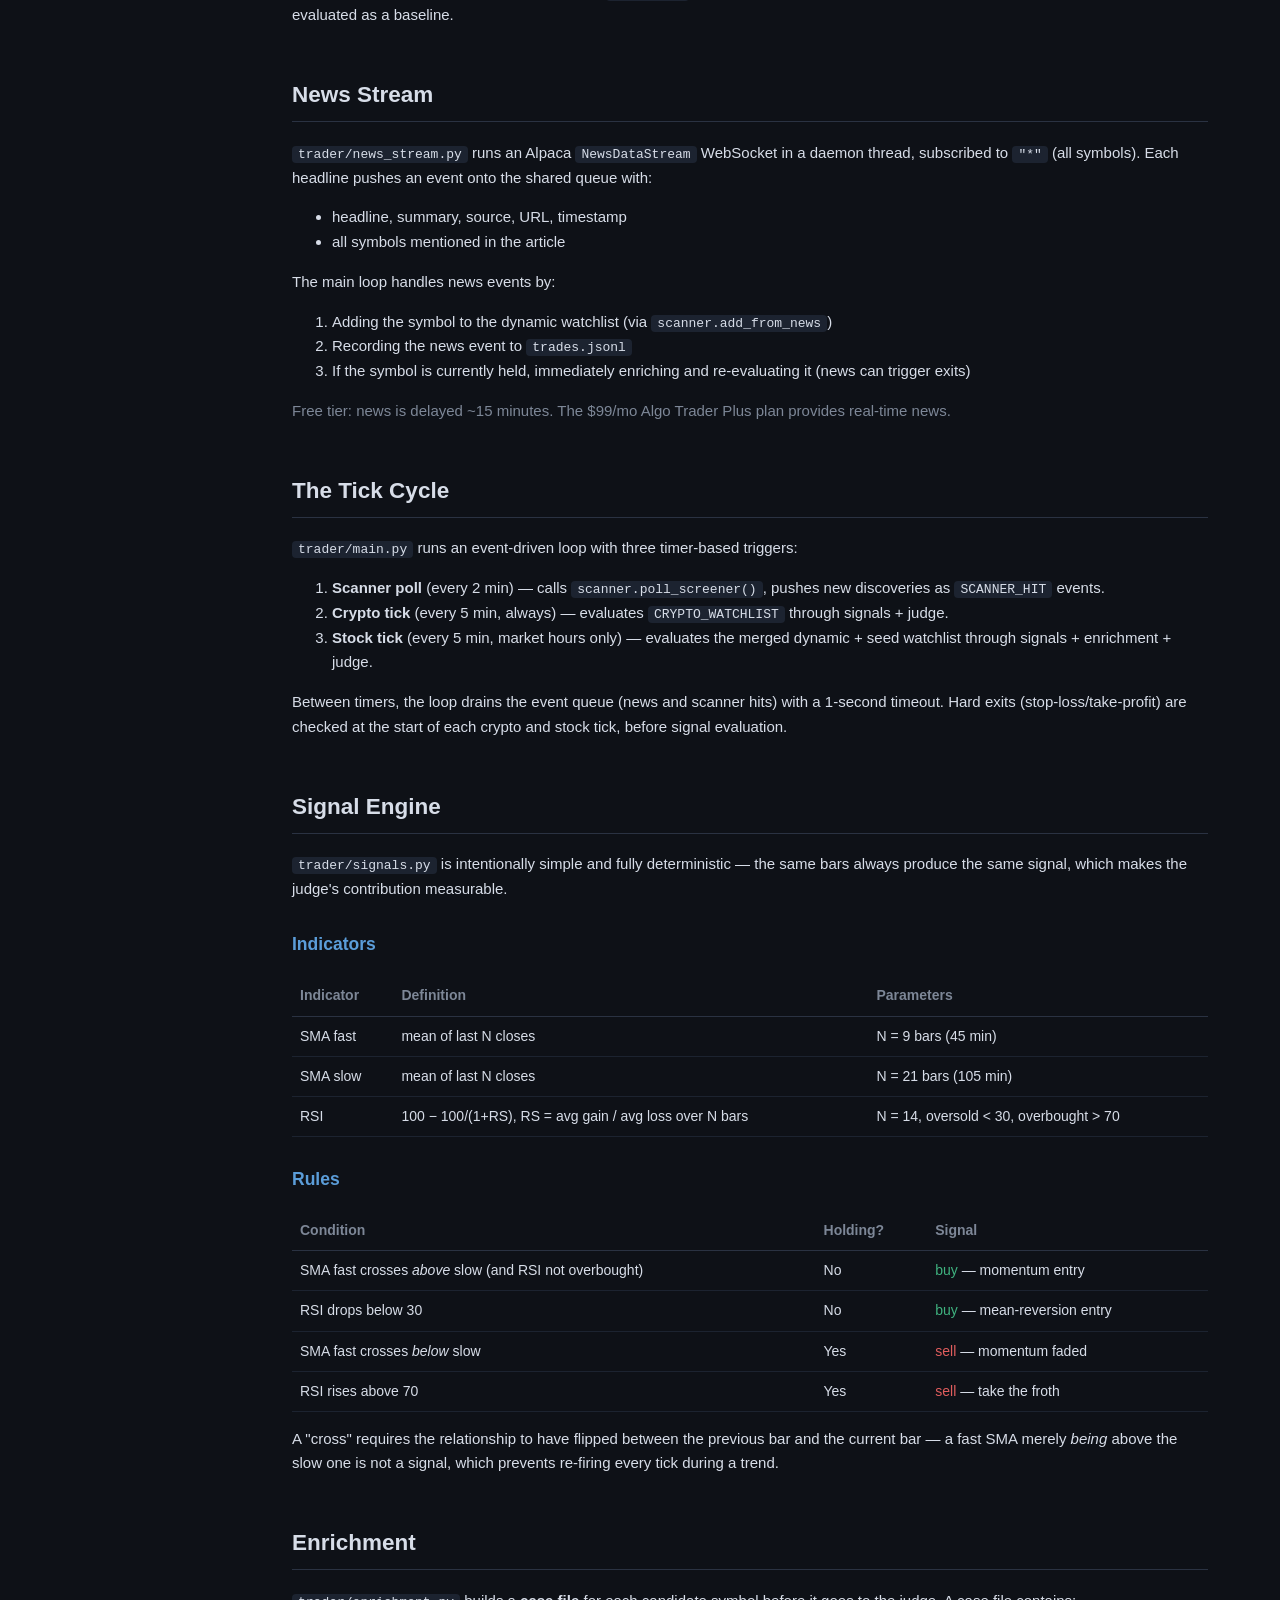
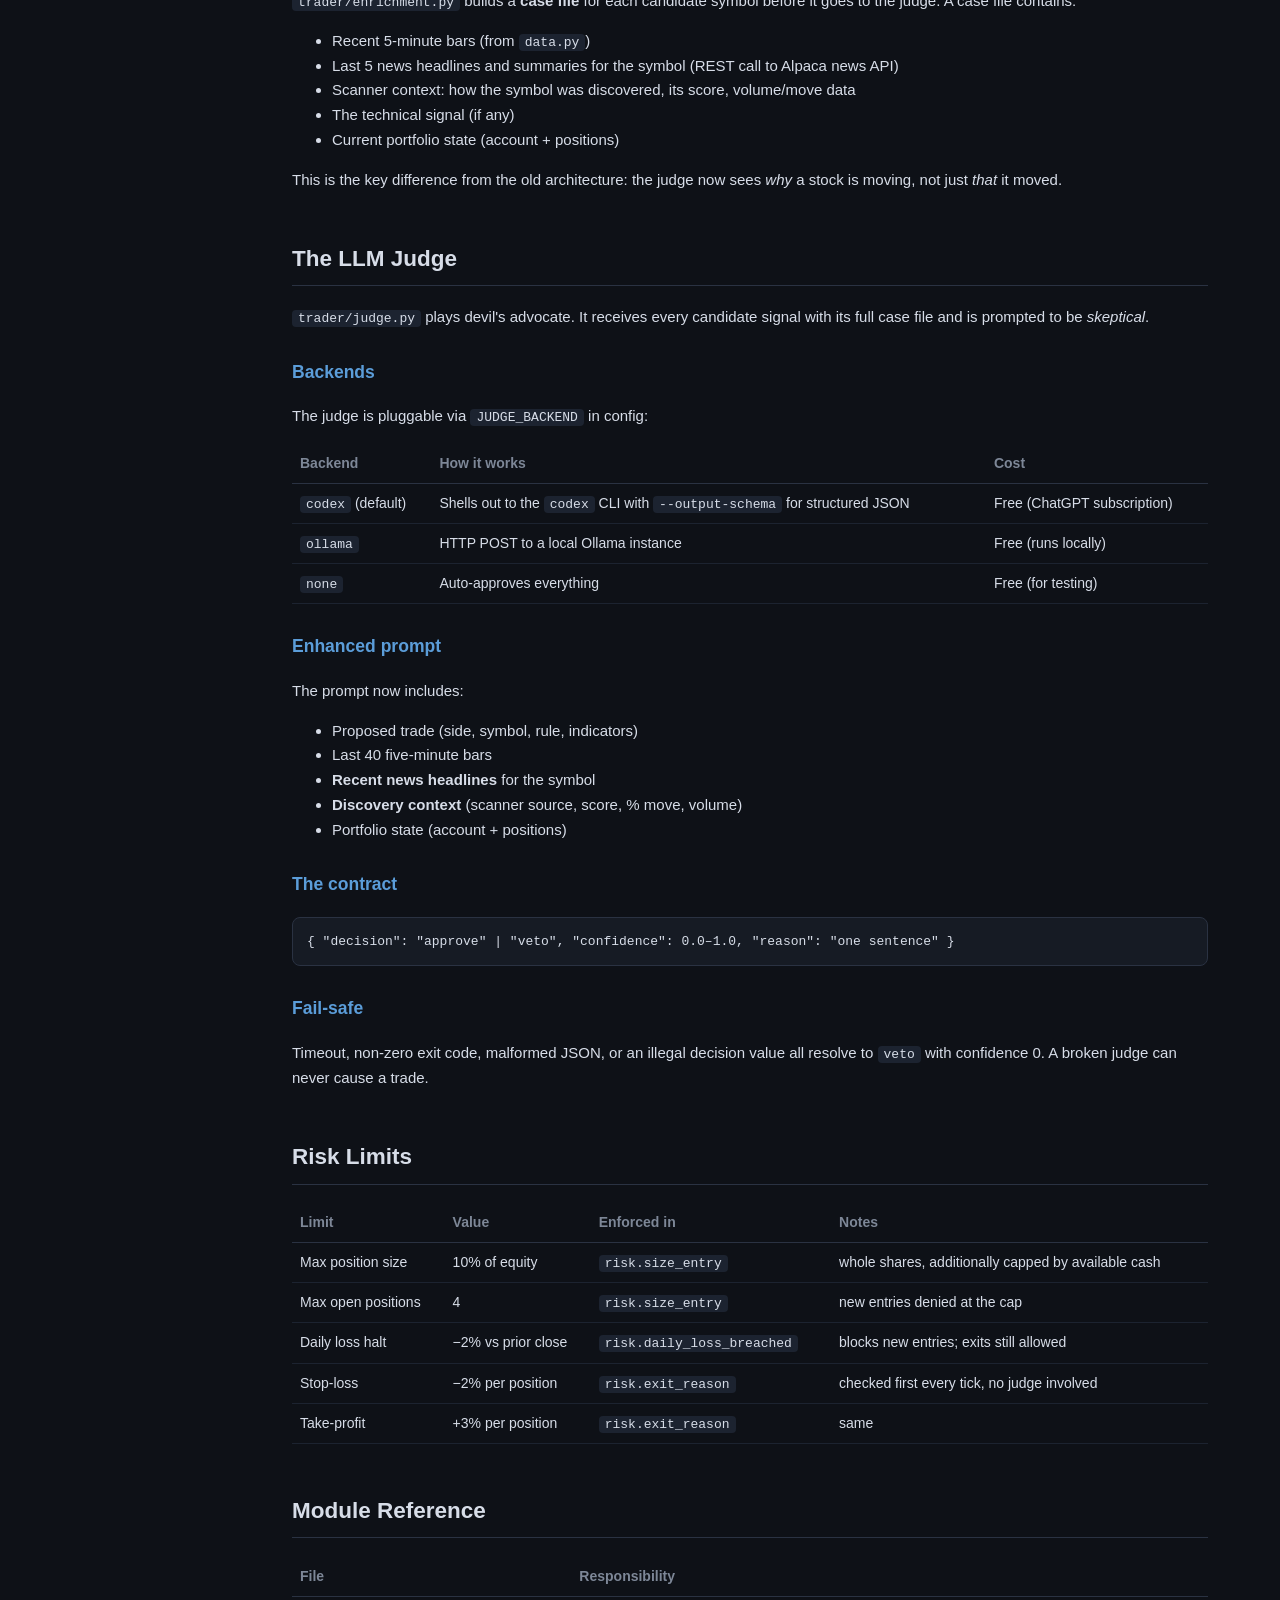
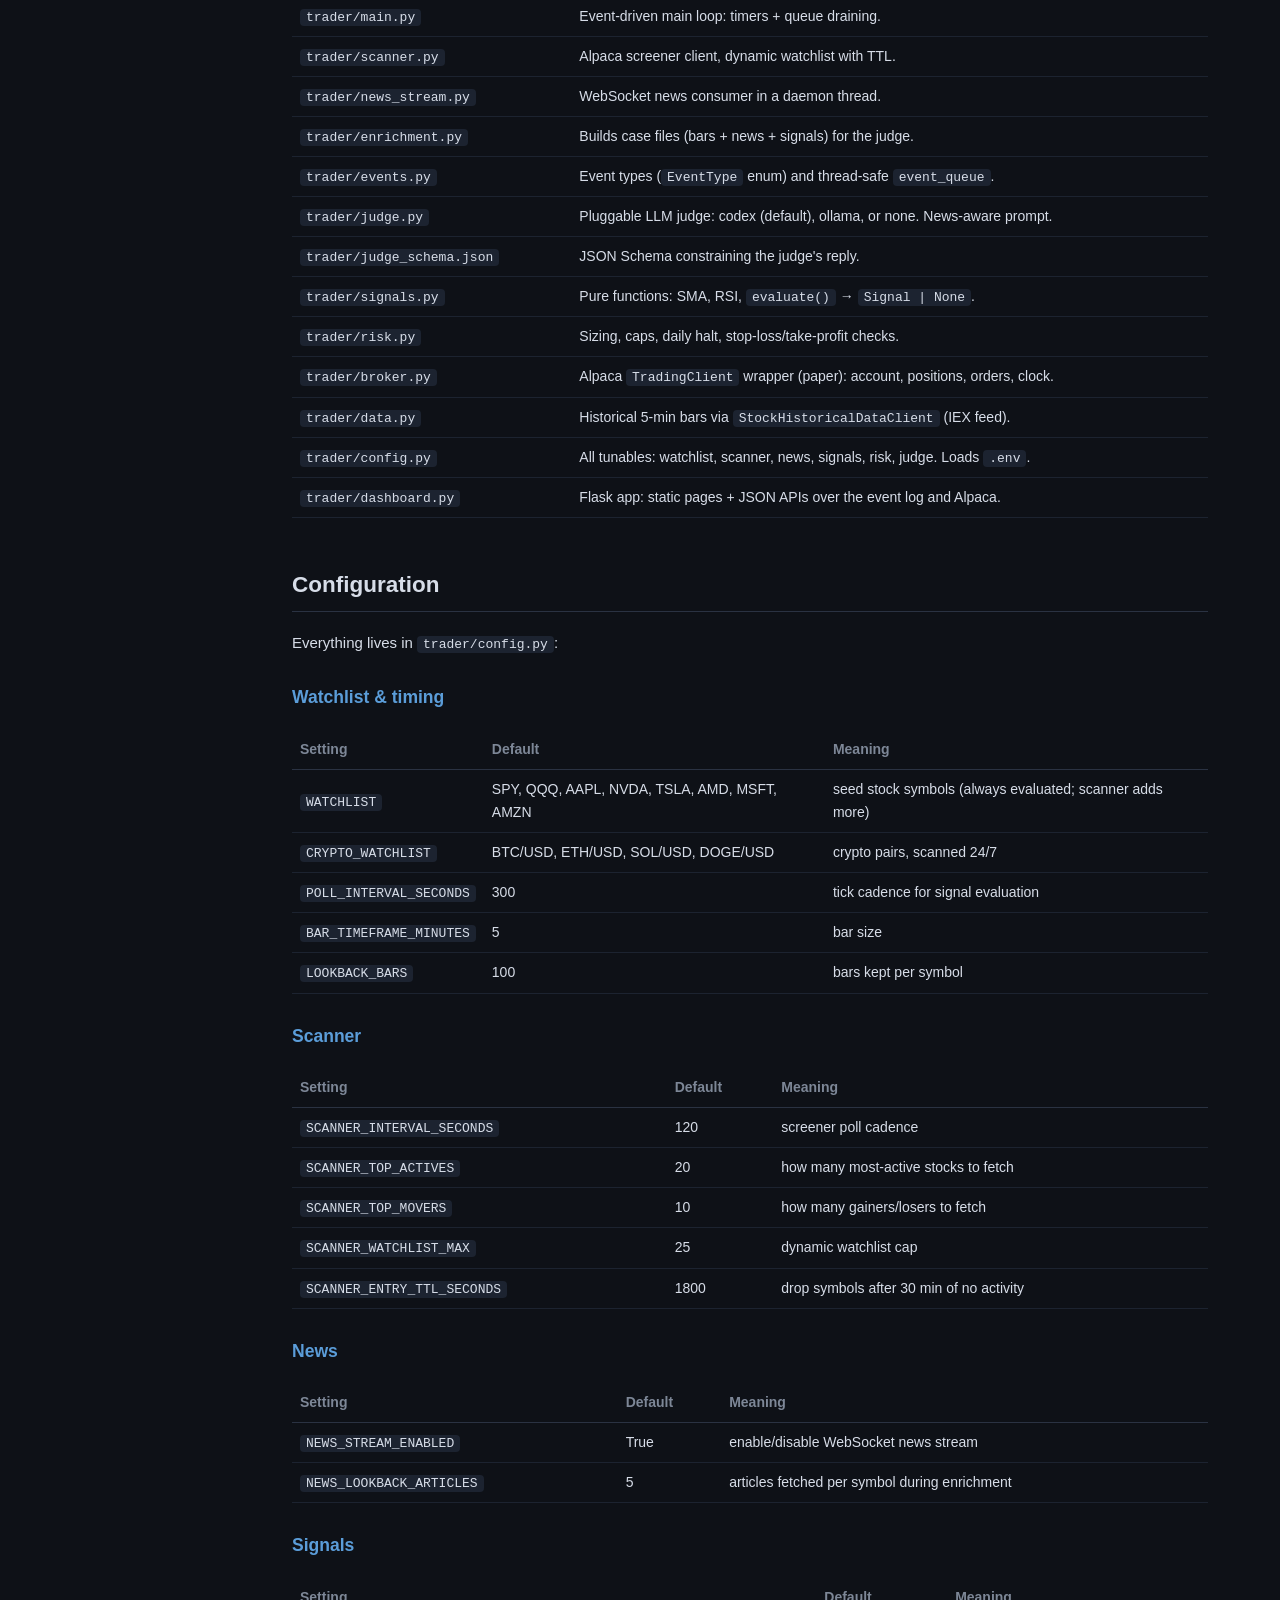
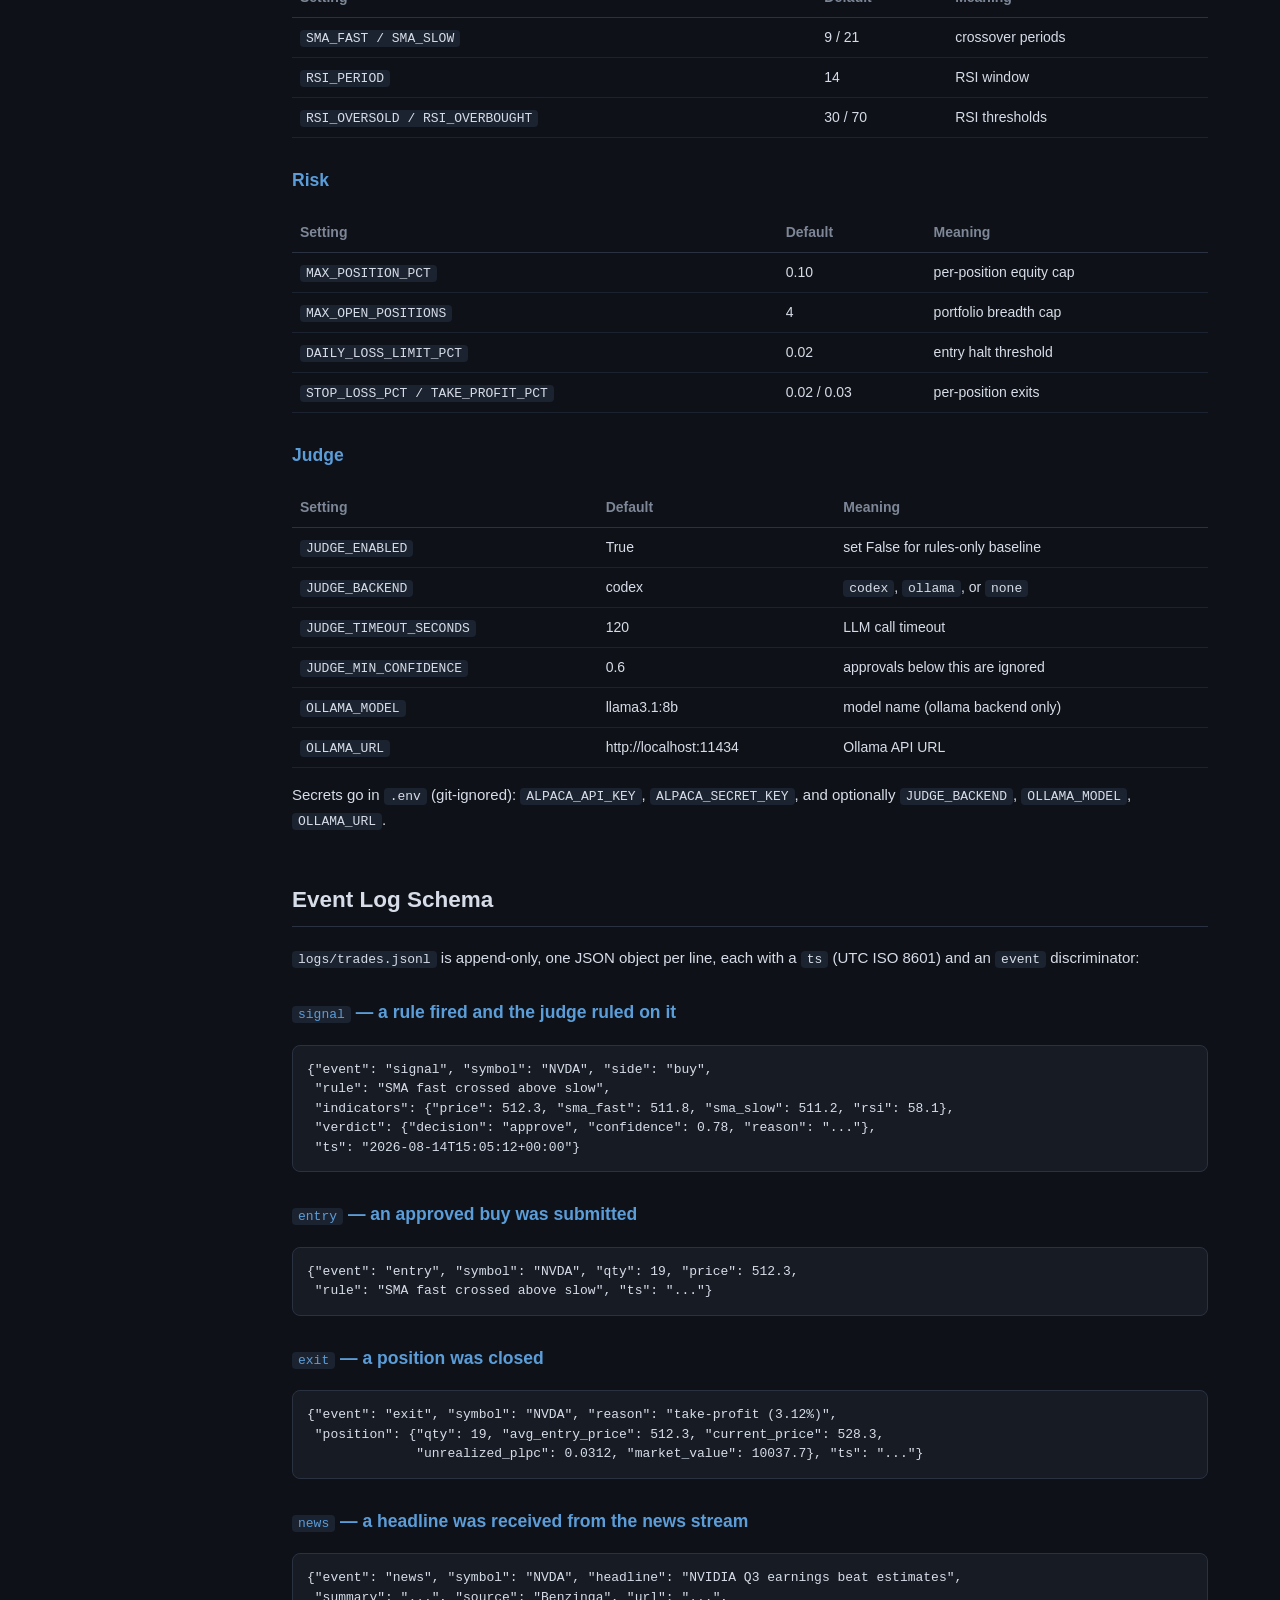
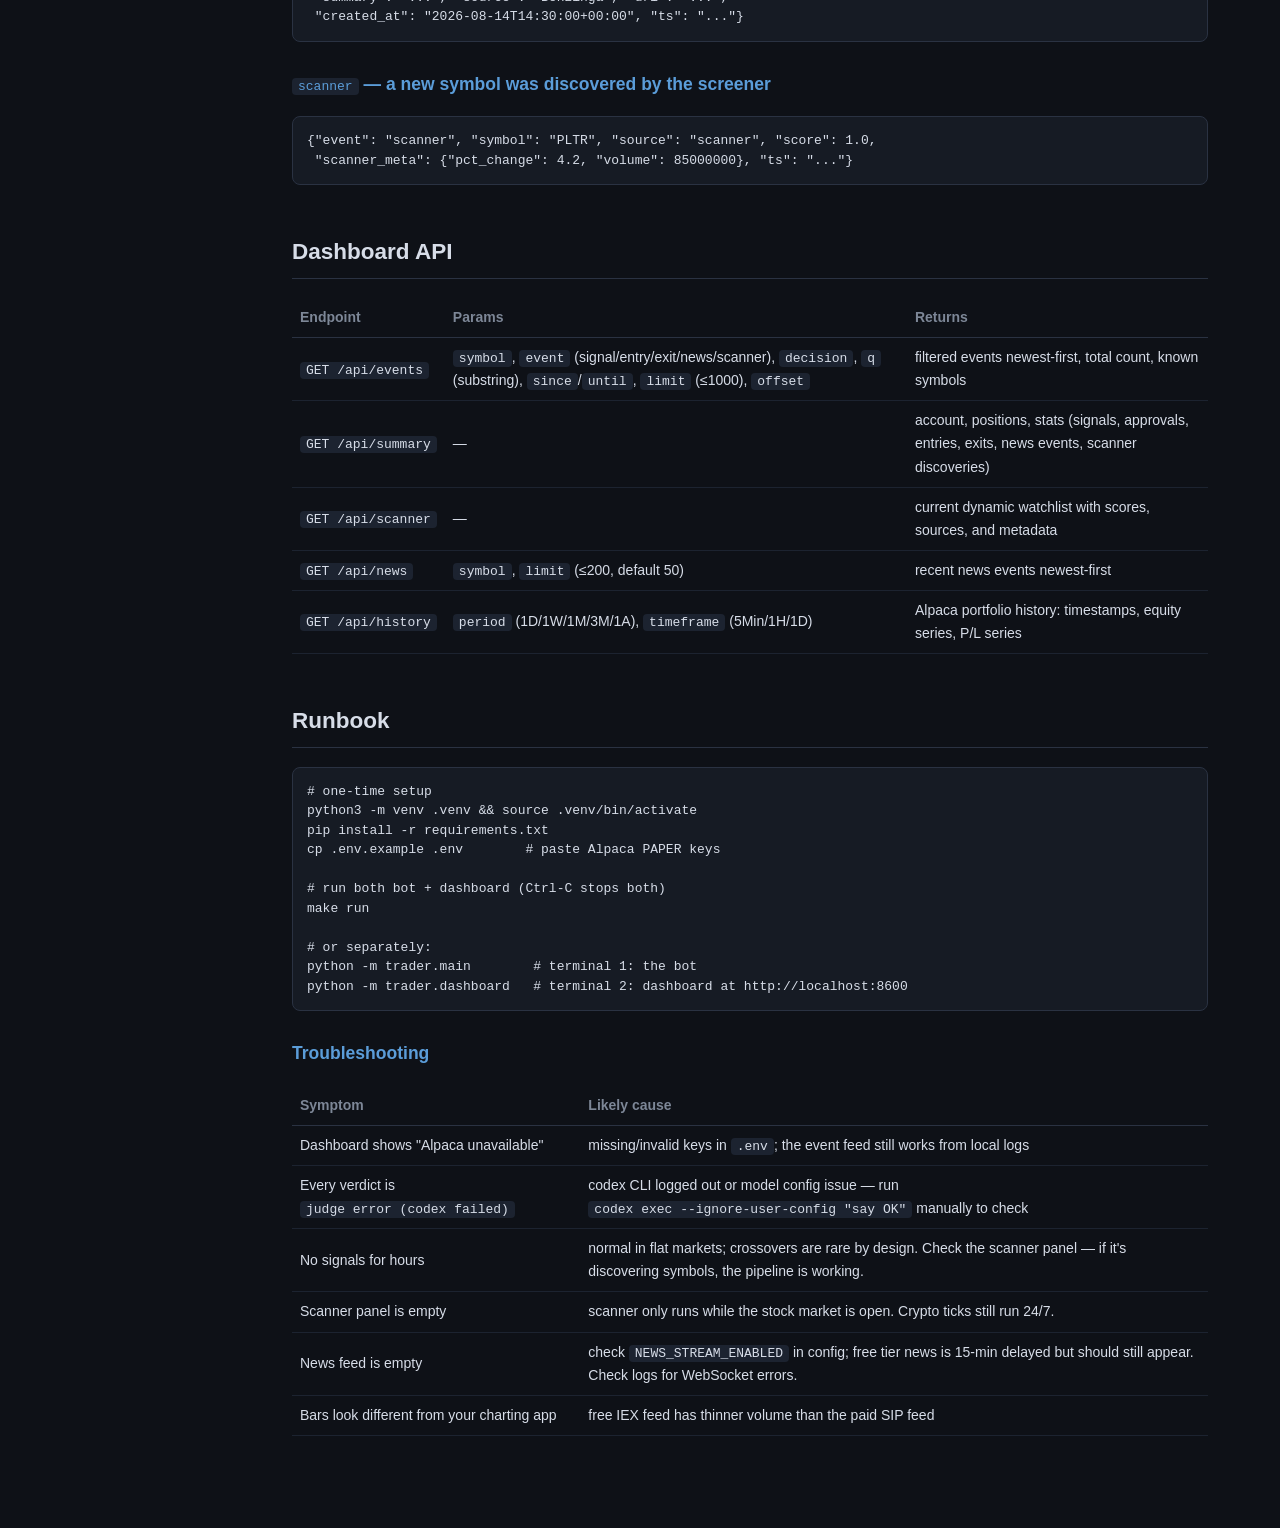
==== commit 883fe20a: "documentation" ====
--- a/trader/static/docs.html
+++ b/trader/static/docs.html
@@ -46,7 +46,7 @@
 </head>
 <body>
 <header>
-  <h1>📈 Paper Trader</h1>
+  <h1>lancome</h1>
   <nav>
     <a href="/">Dashboard</a>
     <a href="/docs" class="active">Docs</a>
@@ -56,8 +56,11 @@
 <aside>
   <a href="#overview">Overview</a>
   <a href="#architecture">Architecture</a>
+  <a href="#scanner">Market Scanner</a>
+  <a href="#news">News Stream</a>
   <a href="#tick">The Tick Cycle</a>
   <a href="#signals">Signal Engine</a>
+  <a href="#enrichment">Enrichment</a>
   <a href="#judge">The LLM Judge</a>
   <a href="#risk">Risk Limits</a>
   <a href="#modules">Module Reference</a>
@@ -69,124 +72,172 @@
 <main>
 
 <h2 id="overview">Overview</h2>
-<p>This is a hybrid intraday <strong>paper-trading</strong> bot for Alpaca. "Hybrid" means the
-decision to trade passes through two independent layers plus a hard safety net:</p>
+<p>This is an event-driven intraday <strong>paper-trading</strong> bot for Alpaca. It combines
+three information sources to make trading decisions:</p>
 <ol>
-  <li><strong>Rules propose</strong> — deterministic technical indicators (SMA crossover, RSI)
-      scan a watchlist every 5 minutes and emit candidate signals. Crypto pairs are scanned
-      24/7; stocks only while the market is open. Crypto entries are notional (dollar-amount,
-      GTC) orders; stock entries are whole-share DAY orders. Note: position symbols drop the
-      slash (<code>BTC/USD</code> → <code>BTCUSD</code>).</li>
-  <li><strong>The LLM judges</strong> — each candidate is sent to an LLM (via the
-      <code>codex</code> CLI, running on a ChatGPT subscription — zero per-token cost) which
-      approves or vetoes it with a confidence score.</li>
-  <li><strong>Risk caps everything</strong> — position sizing, position count, daily loss halt,
-      and per-position stop-loss/take-profit run regardless of what the first two layers say.</li>
+  <li><strong>Market scanner</strong> — polls Alpaca's screener for top movers and most active
+      stocks, dynamically building a watchlist instead of relying on hardcoded tickers.</li>
+  <li><strong>News stream</strong> — real-time WebSocket feed of Benzinga headlines. Symbols
+      mentioned in news are added to the watchlist; news on held positions triggers immediate
+      re-evaluation.</li>
+  <li><strong>Technical signals</strong> — SMA crossover and RSI on 5-minute bars, same as before
+      but now applied to the dynamic watchlist.</li>
 </ol>
-<div class="warn">⚠ Paper trading only. The broker client is constructed with
+<p>When a signal fires, an <strong>enrichment</strong> step assembles a case file (bars + news +
+scanner context + portfolio state) and sends it to an <strong>LLM judge</strong> that approves
+or vetoes with a confidence score. <strong>Risk limits</strong> cap everything regardless.</p>
+<div class="warn">Paper trading only. The broker client is constructed with
 <code>paper=True</code>; never point this at a live account.</div>
 
 <h2 id="architecture">Architecture</h2>
 <pre class="diagram">
- ┌─────────────────────────  every 5 min (market hours)  ────────────────────────┐
- │                                                                               │
- │   Alpaca IEX feed          trader/signals.py            codex CLI             │
- │  ┌───────────────┐  bars  ┌────────────────┐  Signal  ┌──────────────┐        │
- │  │ trader/data.py│ ─────► │ SMA 9/21 cross │ ───────► │ trader/judge │        │
- │  │  5-min bars   │        │ RSI 14 extremes│          │ approve/veto │        │
- │  └───────────────┘        └────────────────┘          └──────┬───────┘        │
- │                                                              │ approve ≥ 0.6  │
- │                                                              ▼                │
- │  ┌──────────────────┐   qty / deny   ┌───────────────────────────────┐        │
- │  │  trader/risk.py  │ ◄────────────► │        trader/broker.py       │        │
- │  │ sizing, caps,    │                │  Alpaca paper orders (market) │        │
- │  │ SL/TP, daily halt│                └───────────────┬───────────────┘        │
- │  └──────────────────┘                                │                        │
- │                                                      ▼                        │
- │                                        logs/trades.jsonl + trader.log        │
- └───────────────────────────────────────────────────────────────────────────────┘
-                                                        │
-                                                        ▼
-                                    trader/dashboard.py (Flask) ── this UI
+ ┌──────────────────────────────────────────────────────────────────────────┐
+ │                        EVENT-DRIVEN MAIN LOOP                           │
+ │                                                                         │
+ │  ┌─────────────────┐                                                    │
+ │  │  News WebSocket  │──news events──┐                                   │
+ │  │  (daemon thread) │               │                                   │
+ │  └─────────────────┘               ▼                                   │
+ │                              ┌──────────┐                               │
+ │  ┌─────────────────┐         │  Event   │                               │
+ │  │  Scanner poll    │──hits──►│  Queue   │──► process_event()            │
+ │  │  (every 2 min)   │         │          │        │                      │
+ │  └─────────────────┘         └──────────┘        ▼                      │
+ │                                           ┌─────────────┐               │
+ │  ┌─────────────────┐                      │ Enrichment  │               │
+ │  │  Tick timers     │──────────────────►  │ bars + news  │               │
+ │  │  crypto: 5 min   │   (signals.py)      │ + portfolio  │               │
+ │  │  stocks: 5 min   │                      └──────┬──────┘               │
+ │  └─────────────────┘                              ▼                      │
+ │                                           ┌─────────────┐               │
+ │                                           │  LLM Judge   │               │
+ │                                           │  (codex CLI) │               │
+ │                                           └──────┬──────┘               │
+ │                                                   │ approve &ge; 0.6     │
+ │  ┌──────────────────┐   qty / deny   ┌───────────▼───────────┐          │
+ │  │  trader/risk.py  │ ◄───────────► │   trader/broker.py    │          │
+ │  │ sizing, caps,    │                │ Alpaca paper orders   │          │
+ │  │ SL/TP, daily halt│                └───────────┬───────────┘          │
+ │  └──────────────────┘                            ▼                      │
+ │                                     logs/trades.jsonl + trader.log      │
+ └──────────────────────────────────────────────────────────────────────────┘
+                                                    │
+                                                    ▼
+                                 trader/dashboard.py (Flask) &mdash; this UI
 </pre>
 
+<h2 id="scanner">Market Scanner</h2>
+<p><code>trader/scanner.py</code> polls two Alpaca screener endpoints every
+<code>SCANNER_INTERVAL_SECONDS</code> (default 2 minutes) while the stock market is open:</p>
+<ul>
+  <li><strong>Most actives</strong> &mdash; top 20 stocks by volume</li>
+  <li><strong>Market movers</strong> &mdash; top 10 gainers and top 10 losers by % change</li>
+</ul>
+<p>Discovered symbols are added to a <strong>dynamic watchlist</strong> with a TTL of 30 minutes.
+Each re-mention (from scanner or news) refreshes the TTL and boosts the symbol's score.
+Stale entries are pruned automatically. The watchlist is capped at 25 symbols.</p>
+<p>The dynamic watchlist is merged with the seed <code>WATCHLIST</code> from config before each
+stock tick, so the hardcoded tickers are always evaluated as a baseline.</p>
+
+<h2 id="news">News Stream</h2>
+<p><code>trader/news_stream.py</code> runs an Alpaca <code>NewsDataStream</code> WebSocket in a
+daemon thread, subscribed to <code>"*"</code> (all symbols). Each headline pushes an event
+onto the shared queue with:</p>
+<ul>
+  <li>headline, summary, source, URL, timestamp</li>
+  <li>all symbols mentioned in the article</li>
+</ul>
+<p>The main loop handles news events by:</p>
+<ol>
+  <li>Adding the symbol to the dynamic watchlist (via <code>scanner.add_from_news</code>)</li>
+  <li>Recording the news event to <code>trades.jsonl</code></li>
+  <li>If the symbol is currently held, immediately enriching and re-evaluating it
+      (news can trigger exits)</li>
+</ol>
+<p class="muted">Free tier: news is delayed ~15 minutes. The $99/mo Algo Trader Plus plan
+provides real-time news.</p>
+
 <h2 id="tick">The Tick Cycle</h2>
-<p><code>trader/main.py</code> runs an infinite loop. Every <code>POLL_INTERVAL_SECONDS</code>
-(300s) during market hours it executes one <em>tick</em>:</p>
+<p><code>trader/main.py</code> runs an event-driven loop with three timer-based triggers:</p>
 <ol>
-  <li><strong>Snapshot</strong> — fetch account equity/cash and open positions from Alpaca.</li>
-  <li><strong>Hard exits first</strong> — every open position is checked against stop-loss
-      (−2%) and take-profit (+3%). These exits bypass the judge entirely: safety rules are
-      not up for debate.</li>
-  <li><strong>Fetch bars</strong> — last ~100 five-minute bars per watchlist symbol from the
-      free IEX feed.</li>
-  <li><strong>Evaluate signals</strong> — each symbol runs through the signal engine. Symbols
-      already held can only produce <em>sell</em> signals; unheld symbols only <em>buy</em>.</li>
-  <li><strong>Daily-loss gate</strong> — if equity is down ≥2% vs yesterday's close, all new
-      buys are skipped for the rest of the day.</li>
-  <li><strong>Judge</strong> — surviving signals go to the LLM with full context (bars,
-      indicators, portfolio). Only <code>approve</code> with confidence ≥ 0.6 proceeds.</li>
-  <li><strong>Size &amp; execute</strong> — buys are sized to ≤10% of equity (whole shares,
-      capped by cash); sells close the whole position. Market orders, day time-in-force.</li>
-  <li><strong>Record</strong> — every signal, verdict, entry, and exit is appended to
-      <code>logs/trades.jsonl</code>.</li>
+  <li><strong>Scanner poll</strong> (every 2 min) &mdash; calls <code>scanner.poll_screener()</code>,
+      pushes new discoveries as <code>SCANNER_HIT</code> events.</li>
+  <li><strong>Crypto tick</strong> (every 5 min, always) &mdash; evaluates
+      <code>CRYPTO_WATCHLIST</code> through signals + judge.</li>
+  <li><strong>Stock tick</strong> (every 5 min, market hours only) &mdash; evaluates the merged
+      dynamic + seed watchlist through signals + enrichment + judge.</li>
 </ol>
-<p class="muted">Any exception inside a tick is caught and logged; the loop never dies
-mid-session. If the market is closed, the tick is skipped.</p>
+<p>Between timers, the loop drains the event queue (news and scanner hits) with a 1-second
+timeout. Hard exits (stop-loss/take-profit) are checked at the start of each crypto and
+stock tick, before signal evaluation.</p>
 
 <h2 id="signals">Signal Engine</h2>
-<p><code>trader/signals.py</code> is intentionally simple and fully deterministic — the same
+<p><code>trader/signals.py</code> is intentionally simple and fully deterministic &mdash; the same
 bars always produce the same signal, which makes the judge's contribution measurable.</p>
 <h3>Indicators</h3>
 <table>
   <tr><th>Indicator</th><th>Definition</th><th>Parameters</th></tr>
   <tr><td>SMA fast</td><td>mean of last N closes</td><td>N = 9 bars (45 min)</td></tr>
   <tr><td>SMA slow</td><td>mean of last N closes</td><td>N = 21 bars (105 min)</td></tr>
-  <tr><td>RSI</td><td>100 − 100/(1+RS), RS = avg gain / avg loss over N bars</td>
+  <tr><td>RSI</td><td>100 &minus; 100/(1+RS), RS = avg gain / avg loss over N bars</td>
       <td>N = 14, oversold &lt; 30, overbought &gt; 70</td></tr>
 </table>
 <h3>Rules</h3>
 <table>
   <tr><th>Condition</th><th>Holding?</th><th>Signal</th></tr>
   <tr><td>SMA fast crosses <em>above</em> slow (and RSI not overbought)</td><td>No</td>
-      <td><span style="color:var(--green)">buy</span> — momentum entry</td></tr>
+      <td><span style="color:var(--green)">buy</span> &mdash; momentum entry</td></tr>
   <tr><td>RSI drops below 30</td><td>No</td>
-      <td><span style="color:var(--green)">buy</span> — mean-reversion entry</td></tr>
+      <td><span style="color:var(--green)">buy</span> &mdash; mean-reversion entry</td></tr>
   <tr><td>SMA fast crosses <em>below</em> slow</td><td>Yes</td>
-      <td><span style="color:var(--red)">sell</span> — momentum faded</td></tr>
+      <td><span style="color:var(--red)">sell</span> &mdash; momentum faded</td></tr>
   <tr><td>RSI rises above 70</td><td>Yes</td>
-      <td><span style="color:var(--red)">sell</span> — take the froth</td></tr>
+      <td><span style="color:var(--red)">sell</span> &mdash; take the froth</td></tr>
 </table>
 <p>A "cross" requires the relationship to have flipped between the previous bar and the
-current bar — a fast SMA merely <em>being</em> above the slow one is not a signal, which
+current bar &mdash; a fast SMA merely <em>being</em> above the slow one is not a signal, which
 prevents re-firing every tick during a trend.</p>
 
+<h2 id="enrichment">Enrichment</h2>
+<p><code>trader/enrichment.py</code> builds a <strong>case file</strong> for each candidate symbol
+before it goes to the judge. A case file contains:</p>
+<ul>
+  <li>Recent 5-minute bars (from <code>data.py</code>)</li>
+  <li>Last 5 news headlines and summaries for the symbol (REST call to Alpaca news API)</li>
+  <li>Scanner context: how the symbol was discovered, its score, volume/move data</li>
+  <li>The technical signal (if any)</li>
+  <li>Current portfolio state (account + positions)</li>
+</ul>
+<p>This is the key difference from the old architecture: the judge now sees <em>why</em> a stock
+is moving, not just <em>that</em> it moved.</p>
+
 <h2 id="judge">The LLM Judge</h2>
-<p><code>trader/judge.py</code> plays devil's advocate. It receives every candidate signal and
-is prompted to be <em>skeptical</em> — veto anything that looks weak, choppy, or contradicted
-by recent price action.</p>
-<h3>How it's invoked</h3>
-<pre><code>codex exec \
-  --sandbox read-only \          # judge cannot run commands or write files
-  --skip-git-repo-check \
-  --ephemeral \                  # no session state saved
-  --ignore-user-config \         # avoids a retired model pinned in ~/.codex/config.toml
-  --output-schema judge_schema.json \
-  --output-last-message /tmp/&lt;file&gt; \
-  "&lt;prompt&gt;"</code></pre>
-<p>Because this goes through the <code>codex</code> CLI's ChatGPT-subscription auth, judge
-calls cost <strong>no API credits</strong>. A call takes ~15–60s, which is fine at a 5-minute
-cadence, and the judge only runs when a rule actually fires — most ticks make zero LLM calls.</p>
+<p><code>trader/judge.py</code> plays devil's advocate. It receives every candidate signal
+with its full case file and is prompted to be <em>skeptical</em>.</p>
+<h3>Backends</h3>
+<p>The judge is pluggable via <code>JUDGE_BACKEND</code> in config:</p>
+<table>
+  <tr><th>Backend</th><th>How it works</th><th>Cost</th></tr>
+  <tr><td><code>codex</code> (default)</td><td>Shells out to the <code>codex</code> CLI with
+      <code>--output-schema</code> for structured JSON</td><td>Free (ChatGPT subscription)</td></tr>
+  <tr><td><code>ollama</code></td><td>HTTP POST to a local Ollama instance</td>
+      <td>Free (runs locally)</td></tr>
+  <tr><td><code>none</code></td><td>Auto-approves everything</td><td>Free (for testing)</td></tr>
+</table>
+<h3>Enhanced prompt</h3>
+<p>The prompt now includes:</p>
+<ul>
+  <li>Proposed trade (side, symbol, rule, indicators)</li>
+  <li>Last 40 five-minute bars</li>
+  <li><strong>Recent news headlines</strong> for the symbol</li>
+  <li><strong>Discovery context</strong> (scanner source, score, % move, volume)</li>
+  <li>Portfolio state (account + positions)</li>
+</ul>
 <h3>The contract</h3>
-<p><code>--output-schema</code> forces the reply to match <code>trader/judge_schema.json</code>:</p>
-<pre><code>{ "decision": "approve" | "veto", "confidence": 0.0–1.0, "reason": "one sentence" }</code></pre>
-<p>The prompt includes the proposed trade, the rule that fired, current indicator values, the
-last 40 bars, and the account/positions snapshot.</p>
+<pre><code>{ "decision": "approve" | "veto", "confidence": 0.0&ndash;1.0, "reason": "one sentence" }</code></pre>
 <h3>Fail-safe</h3>
-<p>Timeout (120s), non-zero exit code, malformed JSON, or an illegal decision value all
-resolve to <code>veto</code> with confidence 0. A broken judge can never cause a trade —
-it can only prevent them. Set <code>JUDGE_ENABLED = False</code> in config to run a
-rules-only baseline for comparison.</p>
+<p>Timeout, non-zero exit code, malformed JSON, or an illegal decision value all resolve to
+<code>veto</code> with confidence 0. A broken judge can never cause a trade.</p>
 
 <h2 id="risk">Risk Limits</h2>
 <table>
@@ -195,9 +246,9 @@
       <td>whole shares, additionally capped by available cash</td></tr>
   <tr><td>Max open positions</td><td>4</td><td><code>risk.size_entry</code></td>
       <td>new entries denied at the cap</td></tr>
-  <tr><td>Daily loss halt</td><td>−2% vs prior close</td><td><code>risk.daily_loss_breached</code></td>
+  <tr><td>Daily loss halt</td><td>&minus;2% vs prior close</td><td><code>risk.daily_loss_breached</code></td>
       <td>blocks new entries; exits still allowed</td></tr>
-  <tr><td>Stop-loss</td><td>−2% per position</td><td><code>risk.exit_reason</code></td>
+  <tr><td>Stop-loss</td><td>&minus;2% per position</td><td><code>risk.exit_reason</code></td>
       <td>checked first every tick, no judge involved</td></tr>
   <tr><td>Take-profit</td><td>+3% per position</td><td><code>risk.exit_reason</code></td>
       <td>same</td></tr>
@@ -206,97 +257,147 @@
 <h2 id="modules">Module Reference</h2>
 <table>
   <tr><th>File</th><th>Responsibility</th></tr>
-  <tr><td><code>trader/config.py</code></td><td>All tunables: watchlist, indicator periods, risk caps, judge settings. Loads <code>.env</code>.</td></tr>
-  <tr><td><code>trader/data.py</code></td><td>Historical 5-min bars via <code>StockHistoricalDataClient</code> (IEX feed).</td></tr>
-  <tr><td><code>trader/signals.py</code></td><td>Pure functions: SMA, RSI, <code>evaluate()</code> → <code>Signal | None</code>.</td></tr>
-  <tr><td><code>trader/judge.py</code></td><td>Prompt building, <code>codex exec</code> subprocess, verdict parsing, fail-safe.</td></tr>
+  <tr><td><code>trader/main.py</code></td><td>Event-driven main loop: timers + queue draining.</td></tr>
+  <tr><td><code>trader/scanner.py</code></td><td>Alpaca screener client, dynamic watchlist with TTL.</td></tr>
+  <tr><td><code>trader/news_stream.py</code></td><td>WebSocket news consumer in a daemon thread.</td></tr>
+  <tr><td><code>trader/enrichment.py</code></td><td>Builds case files (bars + news + signals) for the judge.</td></tr>
+  <tr><td><code>trader/events.py</code></td><td>Event types (<code>EventType</code> enum) and thread-safe <code>event_queue</code>.</td></tr>
+  <tr><td><code>trader/judge.py</code></td><td>Pluggable LLM judge: codex (default), ollama, or none. News-aware prompt.</td></tr>
   <tr><td><code>trader/judge_schema.json</code></td><td>JSON Schema constraining the judge's reply.</td></tr>
+  <tr><td><code>trader/signals.py</code></td><td>Pure functions: SMA, RSI, <code>evaluate()</code> &rarr; <code>Signal | None</code>.</td></tr>
   <tr><td><code>trader/risk.py</code></td><td>Sizing, caps, daily halt, stop-loss/take-profit checks.</td></tr>
   <tr><td><code>trader/broker.py</code></td><td>Alpaca <code>TradingClient</code> wrapper (paper): account, positions, orders, clock.</td></tr>
-  <tr><td><code>trader/main.py</code></td><td>The tick loop; structured event recording.</td></tr>
-  <tr><td><code>trader/dashboard.py</code></td><td>This Flask app: static pages + JSON APIs over the event log and Alpaca.</td></tr>
+  <tr><td><code>trader/data.py</code></td><td>Historical 5-min bars via <code>StockHistoricalDataClient</code> (IEX feed).</td></tr>
+  <tr><td><code>trader/config.py</code></td><td>All tunables: watchlist, scanner, news, signals, risk, judge. Loads <code>.env</code>.</td></tr>
+  <tr><td><code>trader/dashboard.py</code></td><td>Flask app: static pages + JSON APIs over the event log and Alpaca.</td></tr>
 </table>
 
 <h2 id="config">Configuration</h2>
 <p>Everything lives in <code>trader/config.py</code>:</p>
-<table>
-  <tr><th>Setting</th><th>Default</th><th>Meaning</th></tr>
-  <tr><td><code>WATCHLIST</code></td><td>SPY, QQQ, AAPL, NVDA, TSLA, AMD, MSFT, AMZN</td><td>stock symbols, scanned while the market is open</td></tr>
+<h3>Watchlist &amp; timing</h3>
+<table>
+  <tr><th>Setting</th><th>Default</th><th>Meaning</th></tr>
+  <tr><td><code>WATCHLIST</code></td><td>SPY, QQQ, AAPL, NVDA, TSLA, AMD, MSFT, AMZN</td><td>seed stock symbols (always evaluated; scanner adds more)</td></tr>
   <tr><td><code>CRYPTO_WATCHLIST</code></td><td>BTC/USD, ETH/USD, SOL/USD, DOGE/USD</td><td>crypto pairs, scanned 24/7</td></tr>
-  <tr><td><code>POLL_INTERVAL_SECONDS</code></td><td>300</td><td>tick cadence</td></tr>
+  <tr><td><code>POLL_INTERVAL_SECONDS</code></td><td>300</td><td>tick cadence for signal evaluation</td></tr>
   <tr><td><code>BAR_TIMEFRAME_MINUTES</code></td><td>5</td><td>bar size</td></tr>
   <tr><td><code>LOOKBACK_BARS</code></td><td>100</td><td>bars kept per symbol</td></tr>
+</table>
+<h3>Scanner</h3>
+<table>
+  <tr><th>Setting</th><th>Default</th><th>Meaning</th></tr>
+  <tr><td><code>SCANNER_INTERVAL_SECONDS</code></td><td>120</td><td>screener poll cadence</td></tr>
+  <tr><td><code>SCANNER_TOP_ACTIVES</code></td><td>20</td><td>how many most-active stocks to fetch</td></tr>
+  <tr><td><code>SCANNER_TOP_MOVERS</code></td><td>10</td><td>how many gainers/losers to fetch</td></tr>
+  <tr><td><code>SCANNER_WATCHLIST_MAX</code></td><td>25</td><td>dynamic watchlist cap</td></tr>
+  <tr><td><code>SCANNER_ENTRY_TTL_SECONDS</code></td><td>1800</td><td>drop symbols after 30 min of no activity</td></tr>
+</table>
+<h3>News</h3>
+<table>
+  <tr><th>Setting</th><th>Default</th><th>Meaning</th></tr>
+  <tr><td><code>NEWS_STREAM_ENABLED</code></td><td>True</td><td>enable/disable WebSocket news stream</td></tr>
+  <tr><td><code>NEWS_LOOKBACK_ARTICLES</code></td><td>5</td><td>articles fetched per symbol during enrichment</td></tr>
+</table>
+<h3>Signals</h3>
+<table>
+  <tr><th>Setting</th><th>Default</th><th>Meaning</th></tr>
   <tr><td><code>SMA_FAST / SMA_SLOW</code></td><td>9 / 21</td><td>crossover periods</td></tr>
   <tr><td><code>RSI_PERIOD</code></td><td>14</td><td>RSI window</td></tr>
   <tr><td><code>RSI_OVERSOLD / RSI_OVERBOUGHT</code></td><td>30 / 70</td><td>RSI thresholds</td></tr>
+</table>
+<h3>Risk</h3>
+<table>
+  <tr><th>Setting</th><th>Default</th><th>Meaning</th></tr>
   <tr><td><code>MAX_POSITION_PCT</code></td><td>0.10</td><td>per-position equity cap</td></tr>
   <tr><td><code>MAX_OPEN_POSITIONS</code></td><td>4</td><td>portfolio breadth cap</td></tr>
   <tr><td><code>DAILY_LOSS_LIMIT_PCT</code></td><td>0.02</td><td>entry halt threshold</td></tr>
   <tr><td><code>STOP_LOSS_PCT / TAKE_PROFIT_PCT</code></td><td>0.02 / 0.03</td><td>per-position exits</td></tr>
+</table>
+<h3>Judge</h3>
+<table>
+  <tr><th>Setting</th><th>Default</th><th>Meaning</th></tr>
   <tr><td><code>JUDGE_ENABLED</code></td><td>True</td><td>set False for rules-only baseline</td></tr>
-  <tr><td><code>JUDGE_TIMEOUT_SECONDS</code></td><td>120</td><td>codex call timeout</td></tr>
+  <tr><td><code>JUDGE_BACKEND</code></td><td>codex</td><td><code>codex</code>, <code>ollama</code>, or <code>none</code></td></tr>
+  <tr><td><code>JUDGE_TIMEOUT_SECONDS</code></td><td>120</td><td>LLM call timeout</td></tr>
   <tr><td><code>JUDGE_MIN_CONFIDENCE</code></td><td>0.6</td><td>approvals below this are ignored</td></tr>
+  <tr><td><code>OLLAMA_MODEL</code></td><td>llama3.1:8b</td><td>model name (ollama backend only)</td></tr>
+  <tr><td><code>OLLAMA_URL</code></td><td>http://localhost:11434</td><td>Ollama API URL</td></tr>
 </table>
 <p>Secrets go in <code>.env</code> (git-ignored): <code>ALPACA_API_KEY</code>,
-<code>ALPACA_SECRET_KEY</code> — paper keys only.</p>
+<code>ALPACA_SECRET_KEY</code>, and optionally <code>JUDGE_BACKEND</code>,
+<code>OLLAMA_MODEL</code>, <code>OLLAMA_URL</code>.</p>
 
 <h2 id="logs">Event Log Schema</h2>
 <p><code>logs/trades.jsonl</code> is append-only, one JSON object per line, each with a
 <code>ts</code> (UTC ISO 8601) and an <code>event</code> discriminator:</p>
-<h3><code>signal</code> — a rule fired and the judge ruled on it</h3>
+<h3><code>signal</code> &mdash; a rule fired and the judge ruled on it</h3>
 <pre><code>{"event": "signal", "symbol": "NVDA", "side": "buy",
  "rule": "SMA fast crossed above slow",
  "indicators": {"price": 512.3, "sma_fast": 511.8, "sma_slow": 511.2, "rsi": 58.1},
- "verdict": {"decision": "approve", "confidence": 0.78, "reason": "…"},
+ "verdict": {"decision": "approve", "confidence": 0.78, "reason": "..."},
  "ts": "2026-08-14T15:05:12+00:00"}</code></pre>
-<h3><code>entry</code> — an approved buy was submitted</h3>
+<h3><code>entry</code> &mdash; an approved buy was submitted</h3>
 <pre><code>{"event": "entry", "symbol": "NVDA", "qty": 19, "price": 512.3,
- "rule": "SMA fast crossed above slow", "ts": "…"}</code></pre>
-<h3><code>exit</code> — a position was closed</h3>
+ "rule": "SMA fast crossed above slow", "ts": "..."}</code></pre>
+<h3><code>exit</code> &mdash; a position was closed</h3>
 <pre><code>{"event": "exit", "symbol": "NVDA", "reason": "take-profit (3.12%)",
  "position": {"qty": 19, "avg_entry_price": 512.3, "current_price": 528.3,
-              "unrealized_plpc": 0.0312, "market_value": 10037.7}, "ts": "…"}</code></pre>
-<p class="muted">Every judged signal is logged whether approved or vetoed — vetoes are the
-interesting data for evaluating whether the judge adds value over raw rules.</p>
+              "unrealized_plpc": 0.0312, "market_value": 10037.7}, "ts": "..."}</code></pre>
+<h3><code>news</code> &mdash; a headline was received from the news stream</h3>
+<pre><code>{"event": "news", "symbol": "NVDA", "headline": "NVIDIA Q3 earnings beat estimates",
+ "summary": "...", "source": "Benzinga", "url": "...",
+ "created_at": "2026-08-14T14:30:00+00:00", "ts": "..."}</code></pre>
+<h3><code>scanner</code> &mdash; a new symbol was discovered by the screener</h3>
+<pre><code>{"event": "scanner", "symbol": "PLTR", "source": "scanner", "score": 1.0,
+ "scanner_meta": {"pct_change": 4.2, "volume": 85000000}, "ts": "..."}</code></pre>
 
 <h2 id="api">Dashboard API</h2>
 <table>
   <tr><th>Endpoint</th><th>Params</th><th>Returns</th></tr>
   <tr><td><code>GET /api/events</code></td>
-      <td><code>symbol</code>, <code>event</code>, <code>decision</code>,
-          <code>q</code> (substring search), <code>since</code>/<code>until</code> (ISO ts),
-          <code>limit</code> (≤1000), <code>offset</code></td>
+      <td><code>symbol</code>, <code>event</code> (signal/entry/exit/news/scanner),
+          <code>decision</code>, <code>q</code> (substring), <code>since</code>/<code>until</code>,
+          <code>limit</code> (&le;1000), <code>offset</code></td>
       <td>filtered events newest-first, total count, known symbols</td></tr>
-  <tr><td><code>GET /api/summary</code></td><td>—</td>
-      <td>account (equity/cash/prior close), open positions, derived stats
-          (signal count, approval rate, avg confidence, entries/exits)</td></tr>
+  <tr><td><code>GET /api/summary</code></td><td>&mdash;</td>
+      <td>account, positions, stats (signals, approvals, entries, exits, news events,
+          scanner discoveries)</td></tr>
+  <tr><td><code>GET /api/scanner</code></td><td>&mdash;</td>
+      <td>current dynamic watchlist with scores, sources, and metadata</td></tr>
+  <tr><td><code>GET /api/news</code></td>
+      <td><code>symbol</code>, <code>limit</code> (&le;200, default 50)</td>
+      <td>recent news events newest-first</td></tr>
   <tr><td><code>GET /api/history</code></td>
       <td><code>period</code> (1D/1W/1M/3M/1A), <code>timeframe</code> (5Min/1H/1D)</td>
-      <td>Alpaca portfolio history: timestamps, equity series, P/L series, base value</td></tr>
-</table>
-<p>Filtering and pagination happen server-side, so the browser only ever holds one page of
-events regardless of log size.</p>
+      <td>Alpaca portfolio history: timestamps, equity series, P/L series</td></tr>
+</table>
 
 <h2 id="runbook">Runbook</h2>
 <pre><code># one-time setup
-python3 -m venv .venv &amp;&amp; source .venv/bin/activate
+python3 -m venv .venv && source .venv/bin/activate
 pip install -r requirements.txt
 cp .env.example .env        # paste Alpaca PAPER keys
 
-# terminal 1 — the bot
-python -m trader.main
-
-# terminal 2 — this dashboard
-python -m trader.dashboard   # → http://localhost:8600</code></pre>
+# run both bot + dashboard (Ctrl-C stops both)
+make run
+
+# or separately:
+python -m trader.main        # terminal 1: the bot
+python -m trader.dashboard   # terminal 2: dashboard at http://localhost:8600</code></pre>
 <h3>Troubleshooting</h3>
 <table>
   <tr><th>Symptom</th><th>Likely cause</th></tr>
   <tr><td>Dashboard shows "Alpaca unavailable"</td><td>missing/invalid keys in <code>.env</code>;
       the event feed still works from local logs</td></tr>
   <tr><td>Every verdict is <code>judge error (codex failed)</code></td>
-      <td>codex CLI logged out or model config issue — run
+      <td>codex CLI logged out or model config issue &mdash; run
           <code>codex exec --ignore-user-config "say OK"</code> manually to check</td></tr>
-  <tr><td>No signals for hours</td><td>normal in flat markets; crossovers are rare by design</td></tr>
+  <tr><td>No signals for hours</td><td>normal in flat markets; crossovers are rare by design.
+      Check the scanner panel &mdash; if it's discovering symbols, the pipeline is working.</td></tr>
+  <tr><td>Scanner panel is empty</td><td>scanner only runs while the stock market is open.
+      Crypto ticks still run 24/7.</td></tr>
+  <tr><td>News feed is empty</td><td>check <code>NEWS_STREAM_ENABLED</code> in config; free tier
+      news is 15-min delayed but should still appear. Check logs for WebSocket errors.</td></tr>
   <tr><td>Bars look different from your charting app</td>
       <td>free IEX feed has thinner volume than the paid SIP feed</td></tr>
 </table>
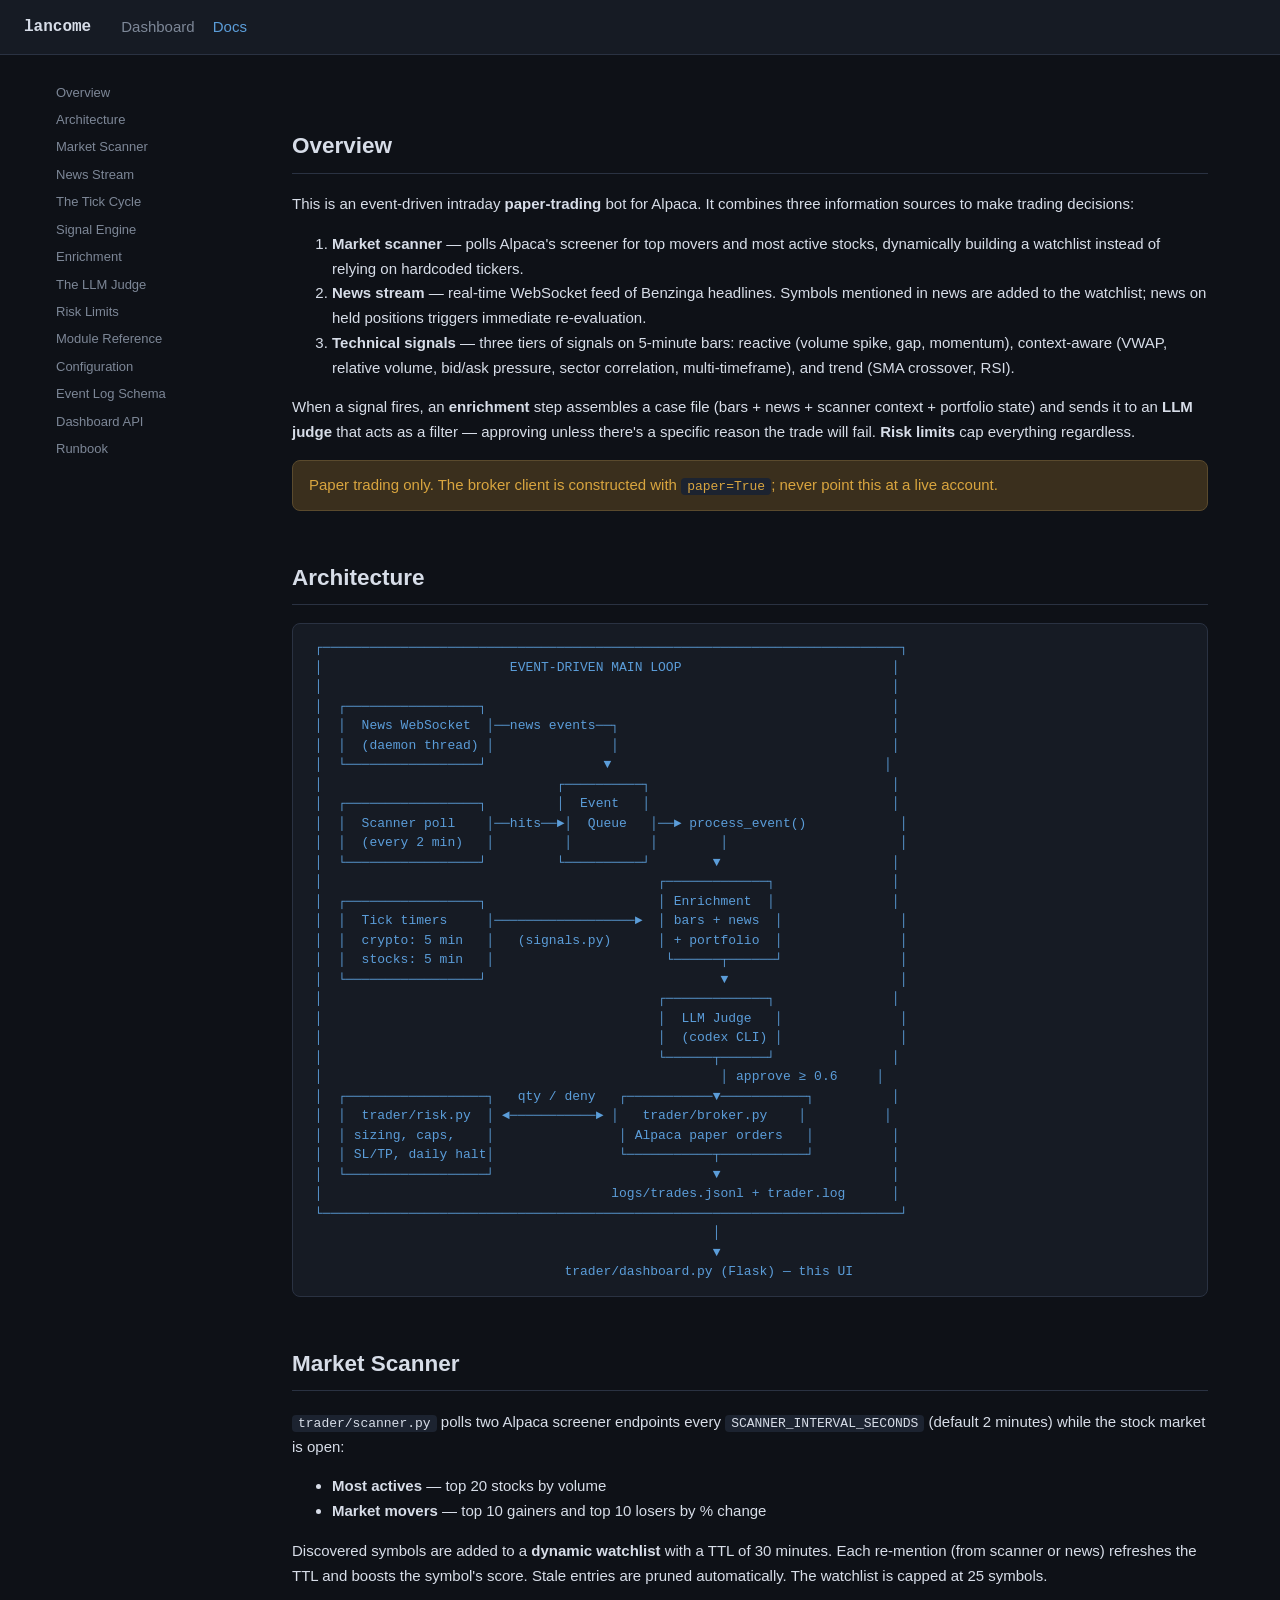
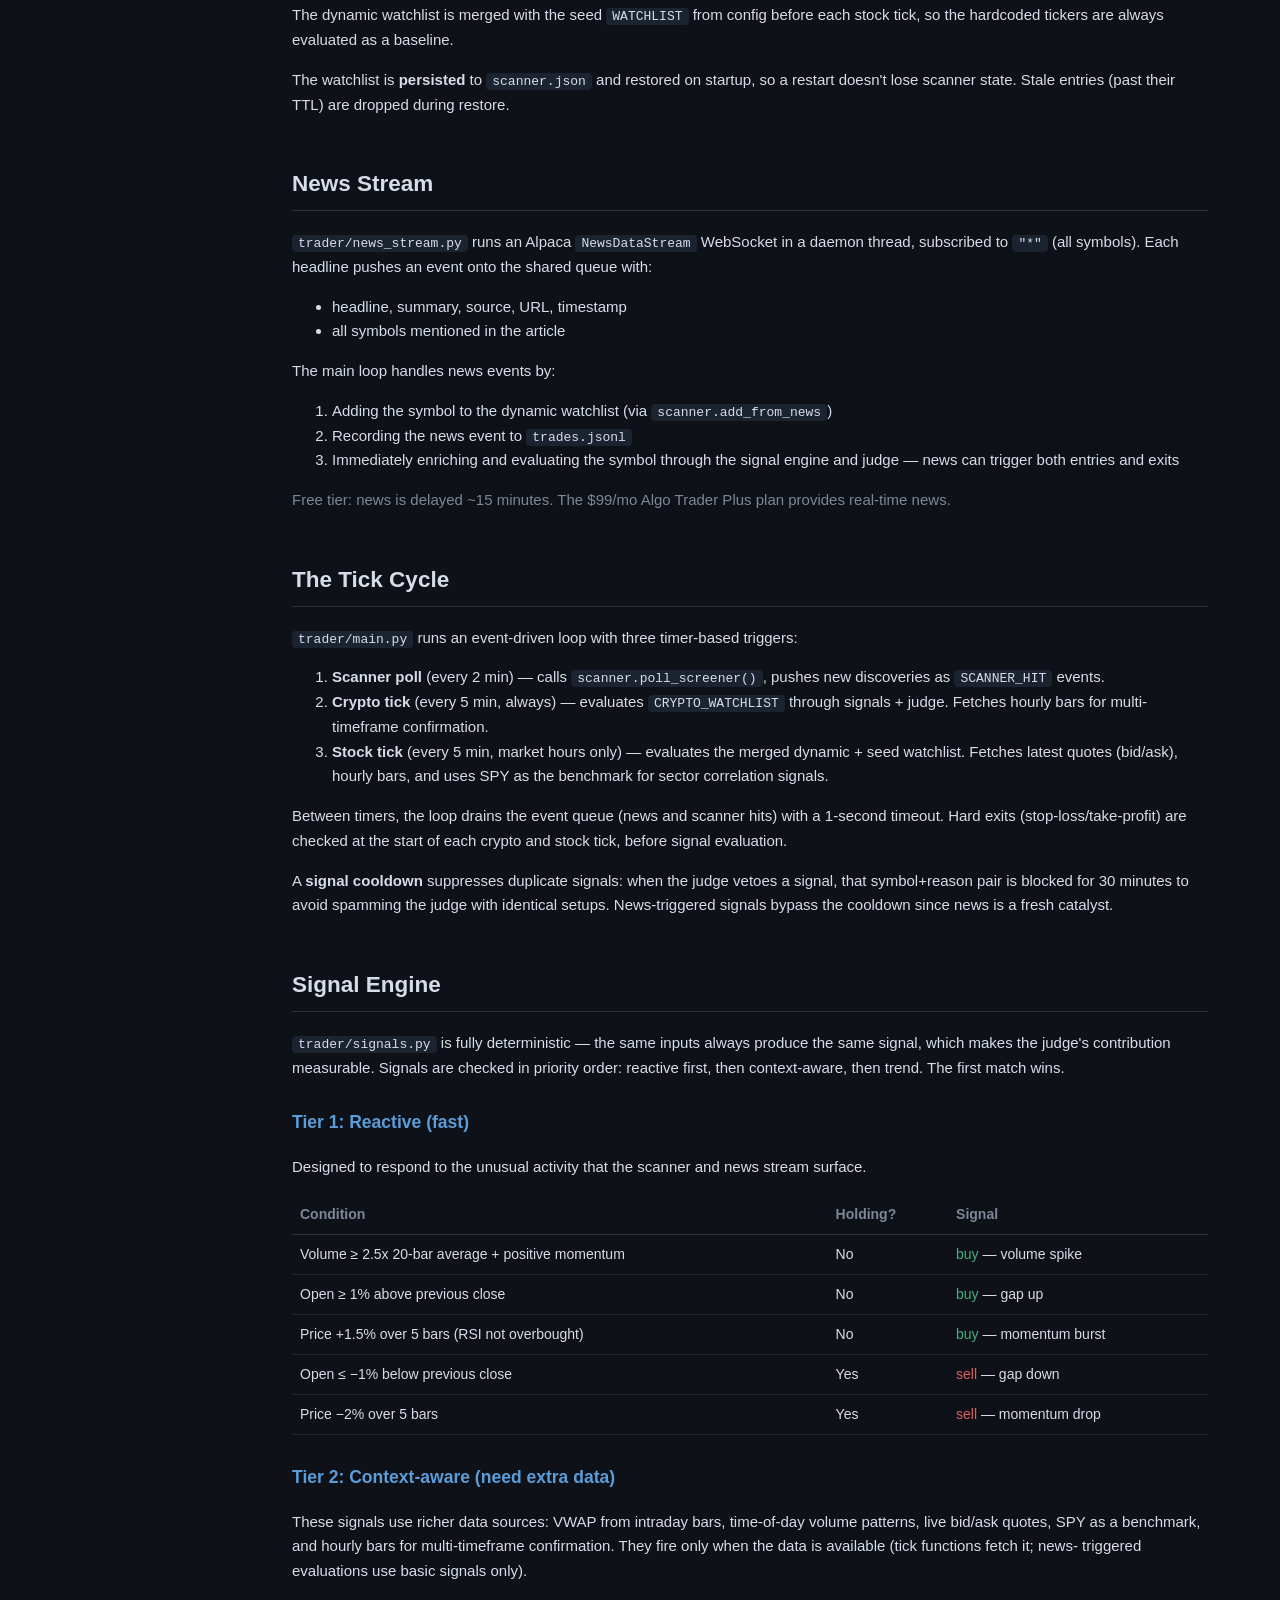
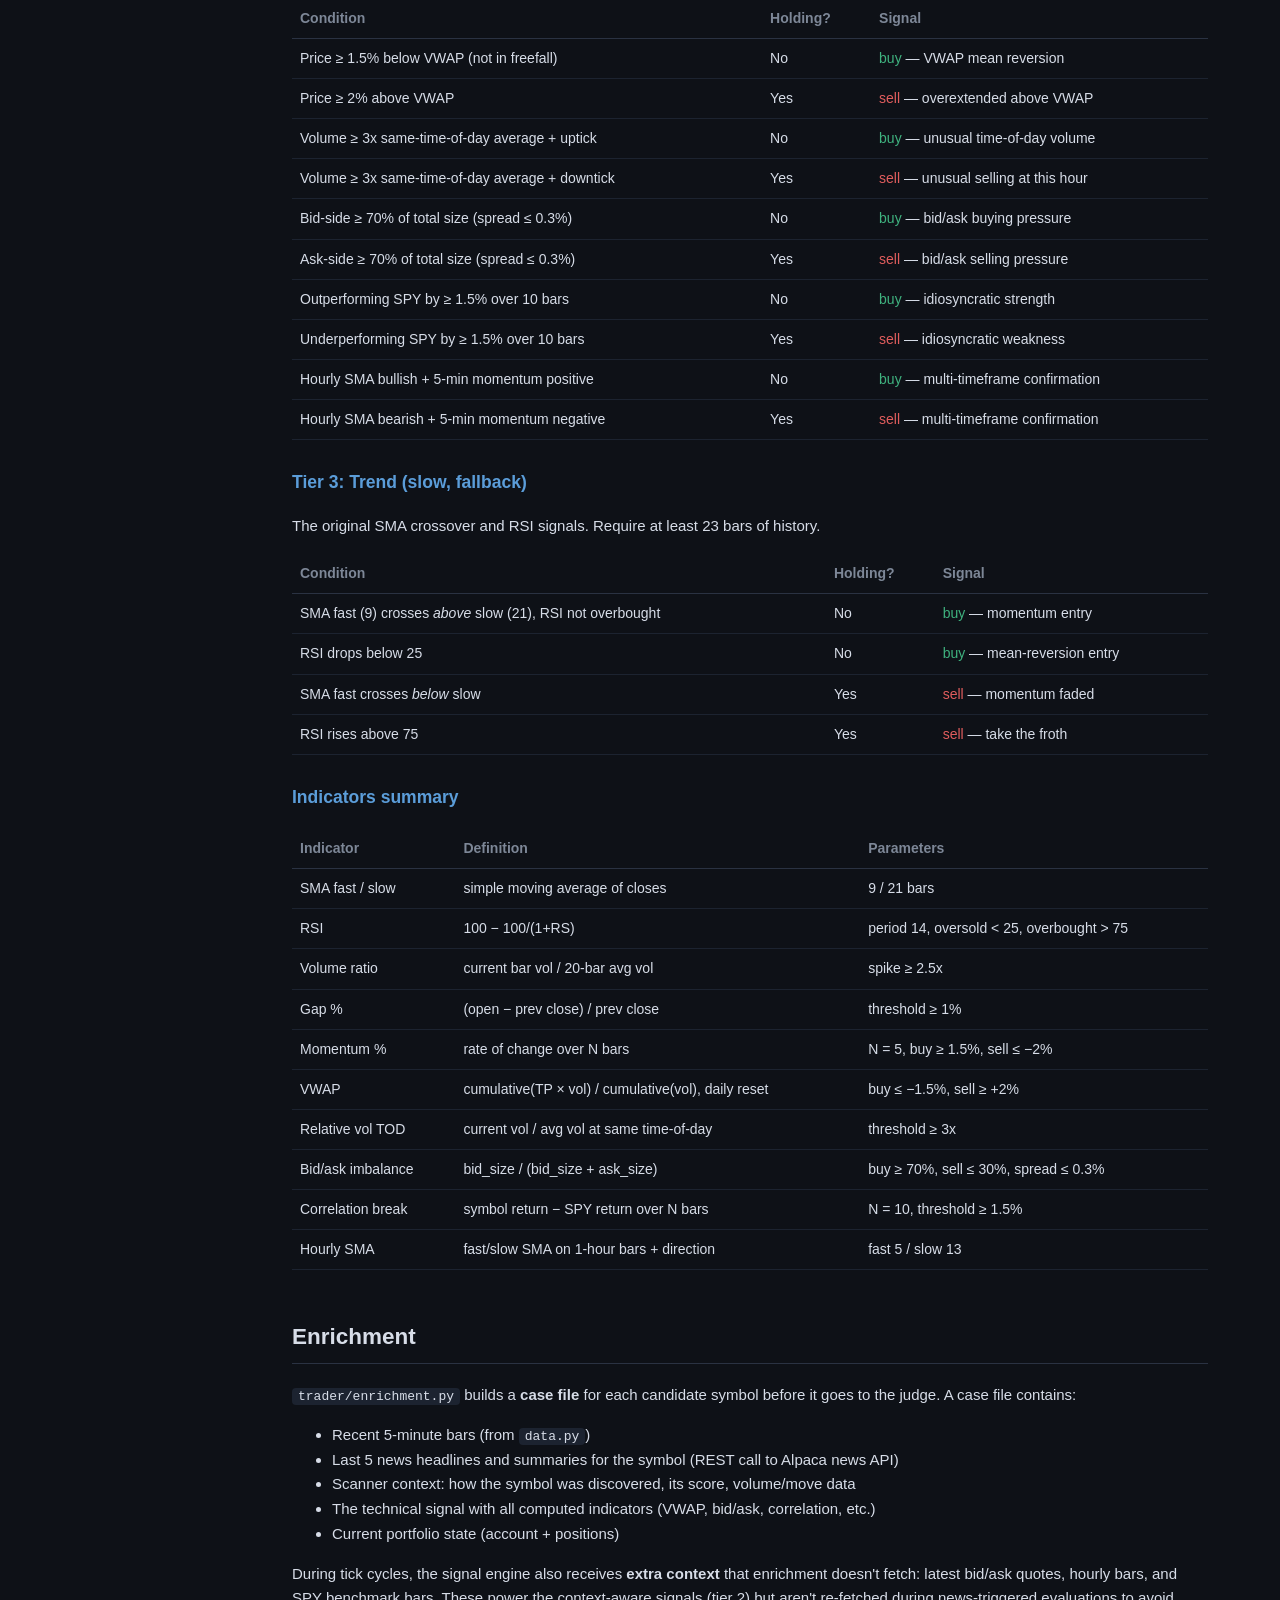
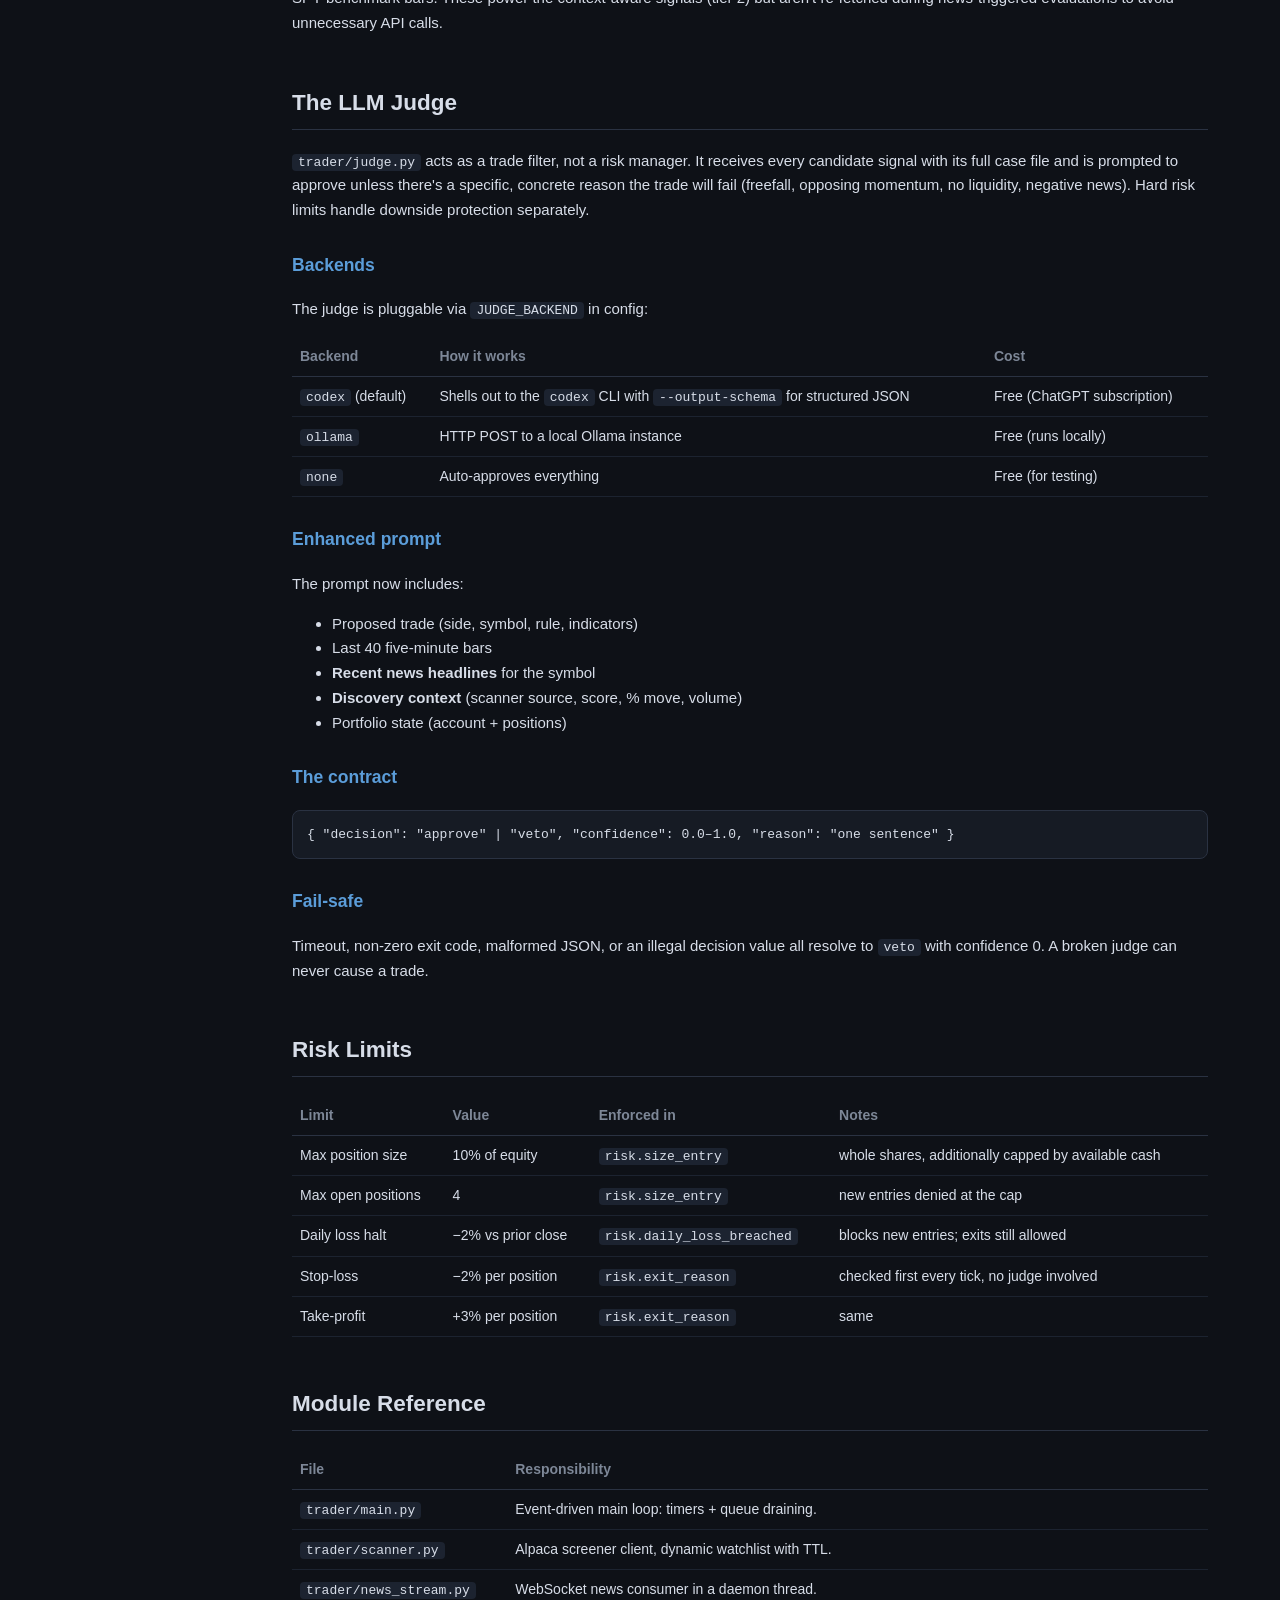
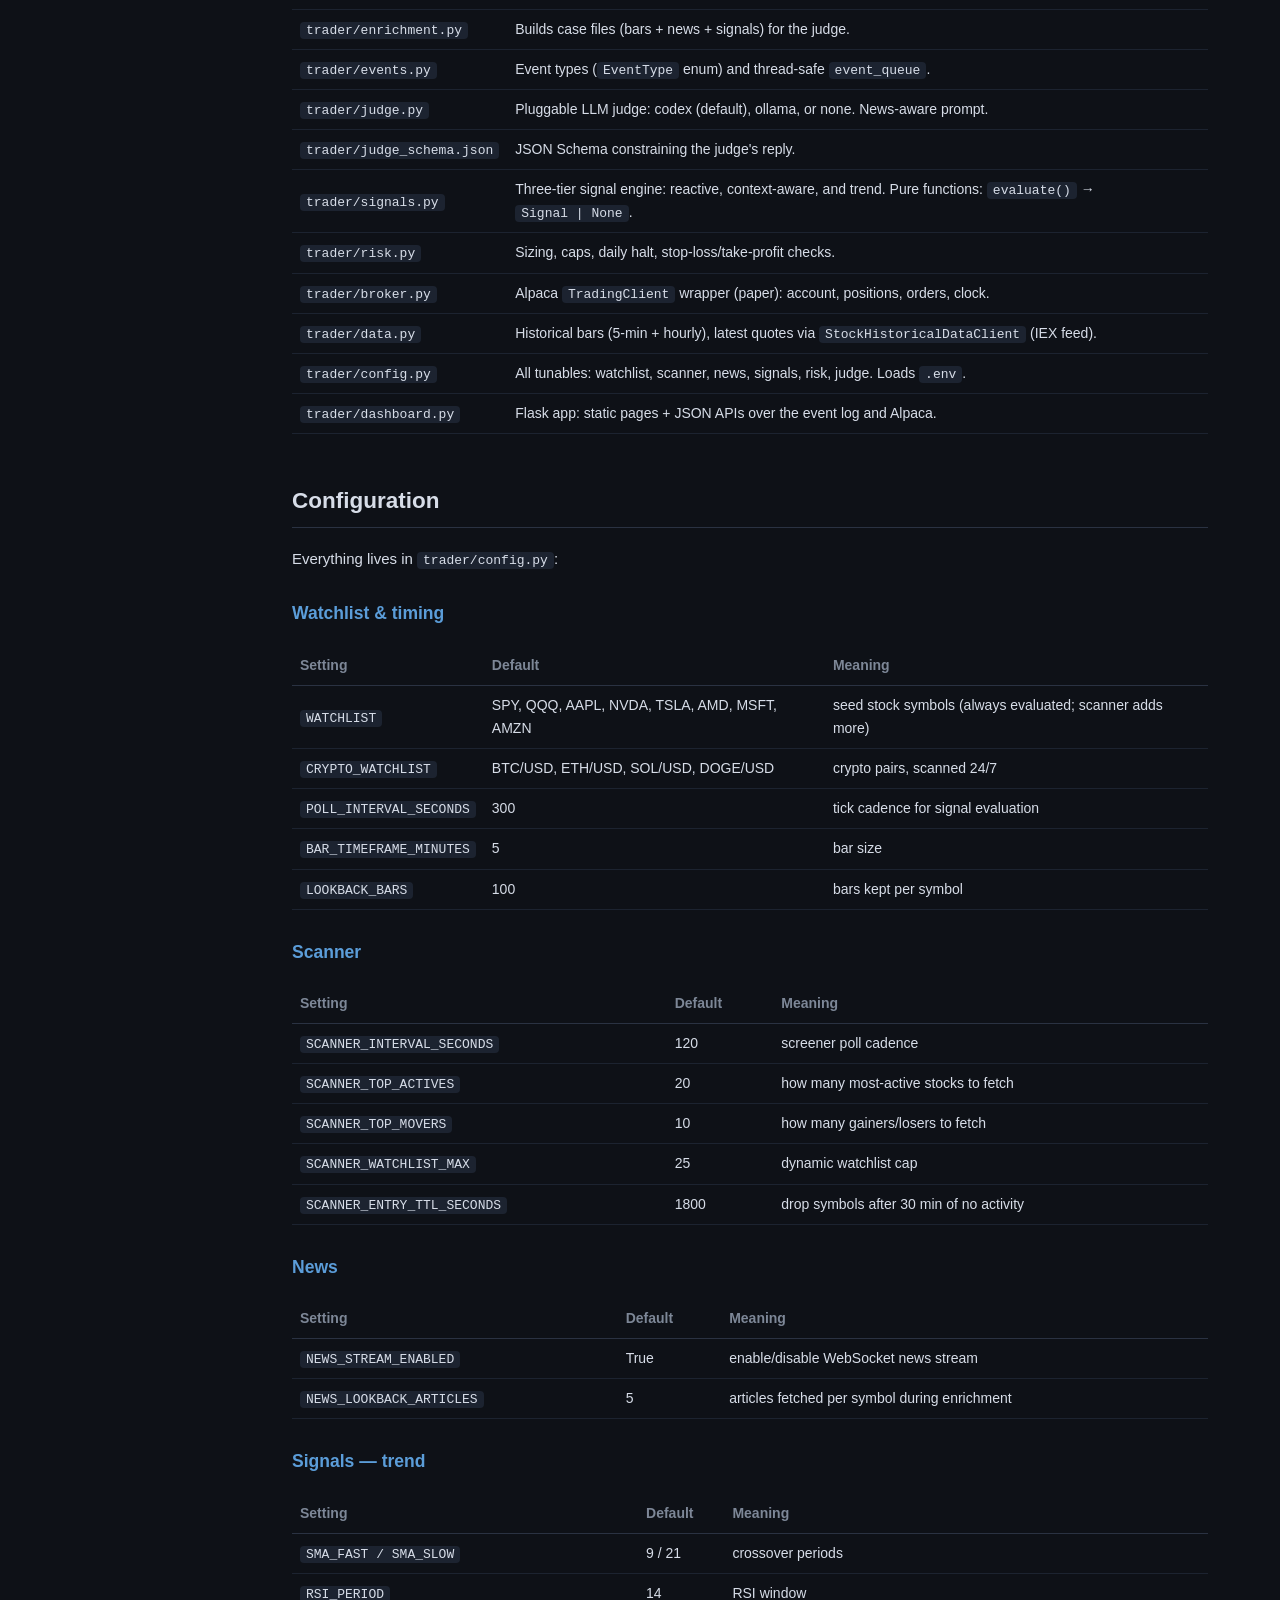
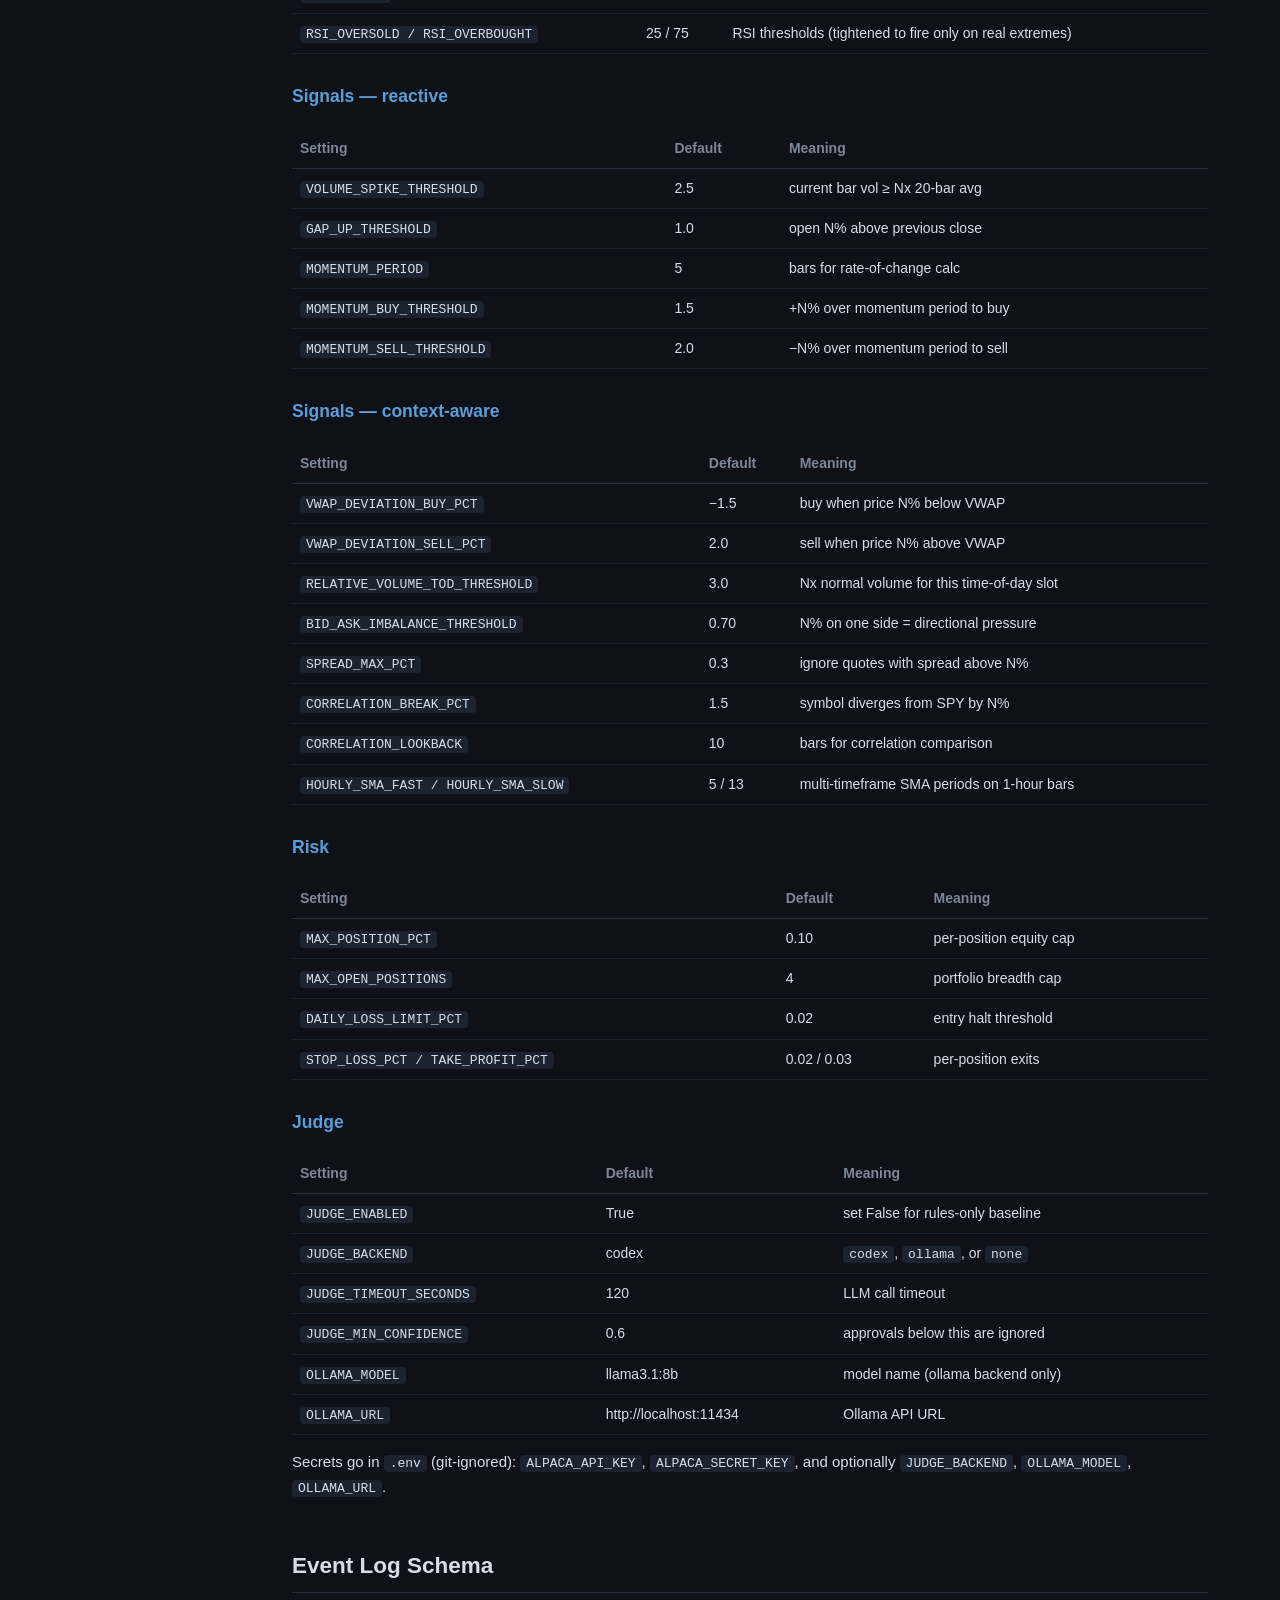
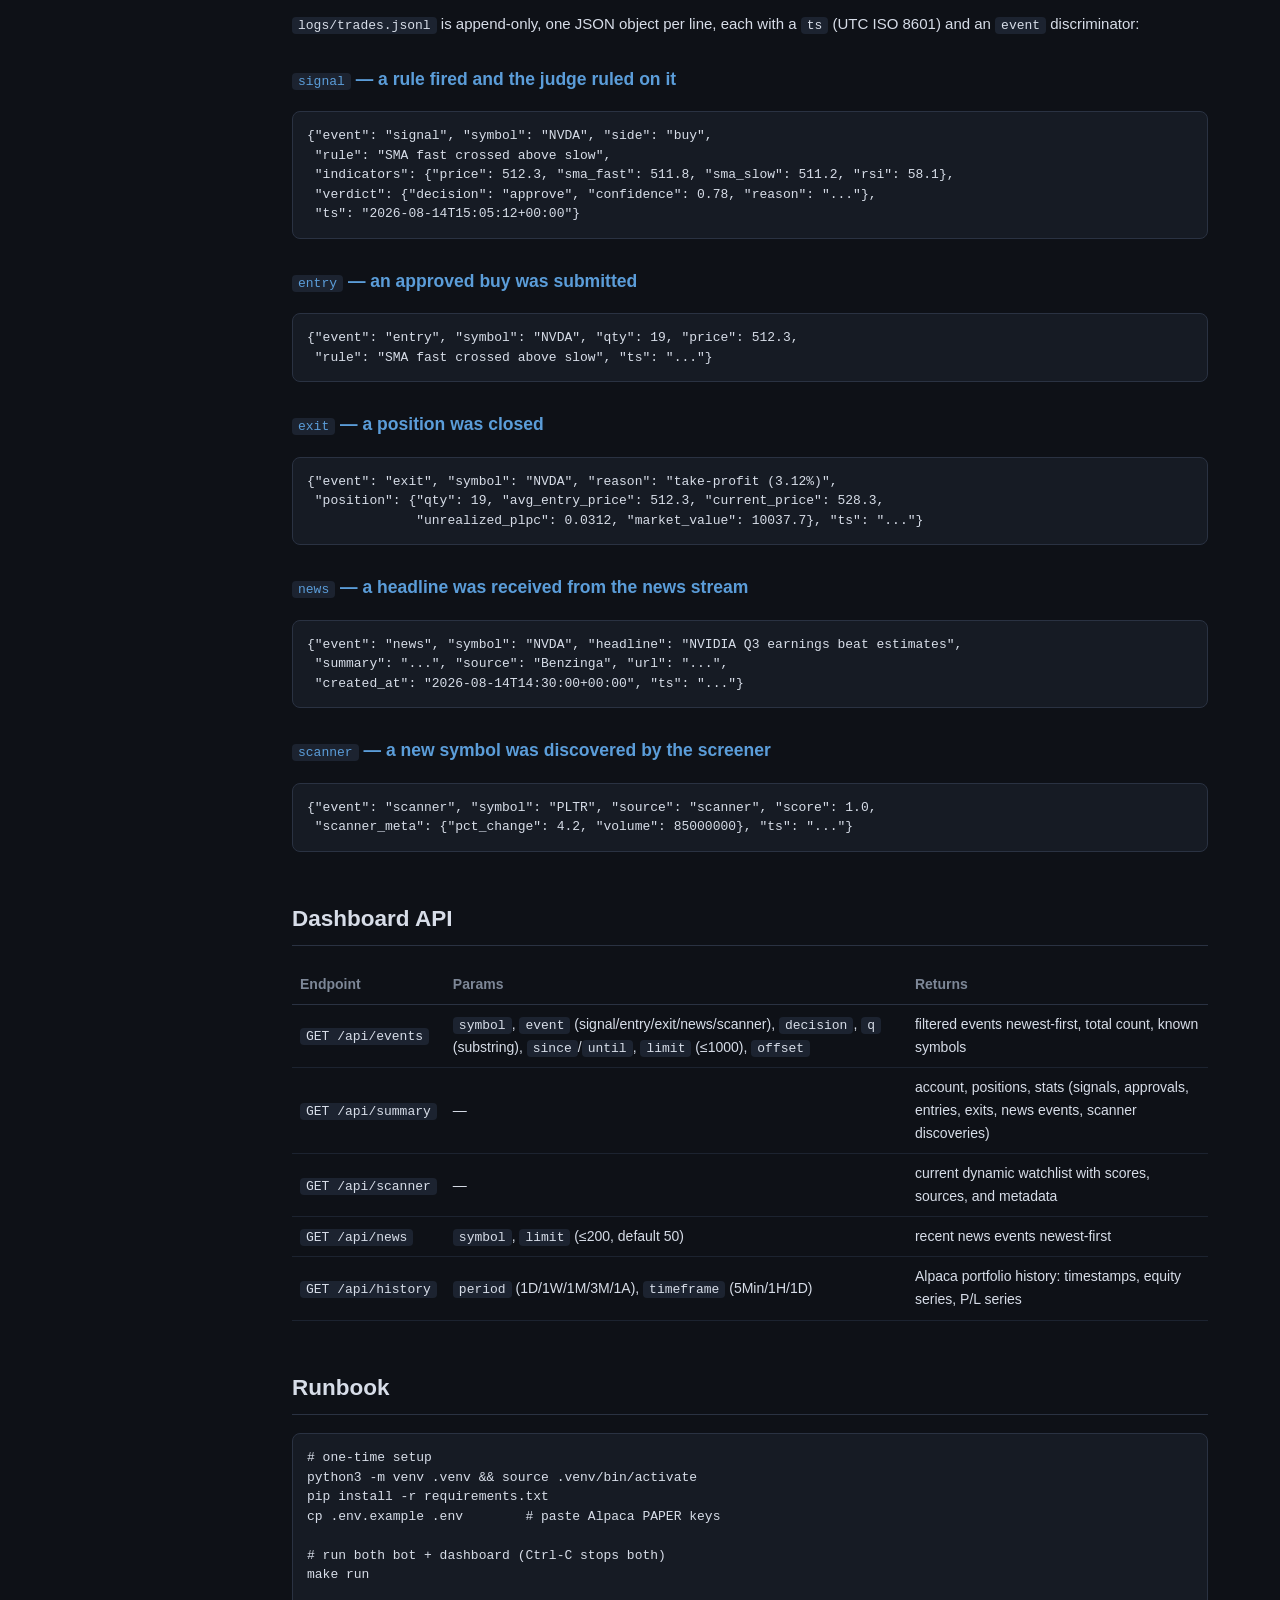
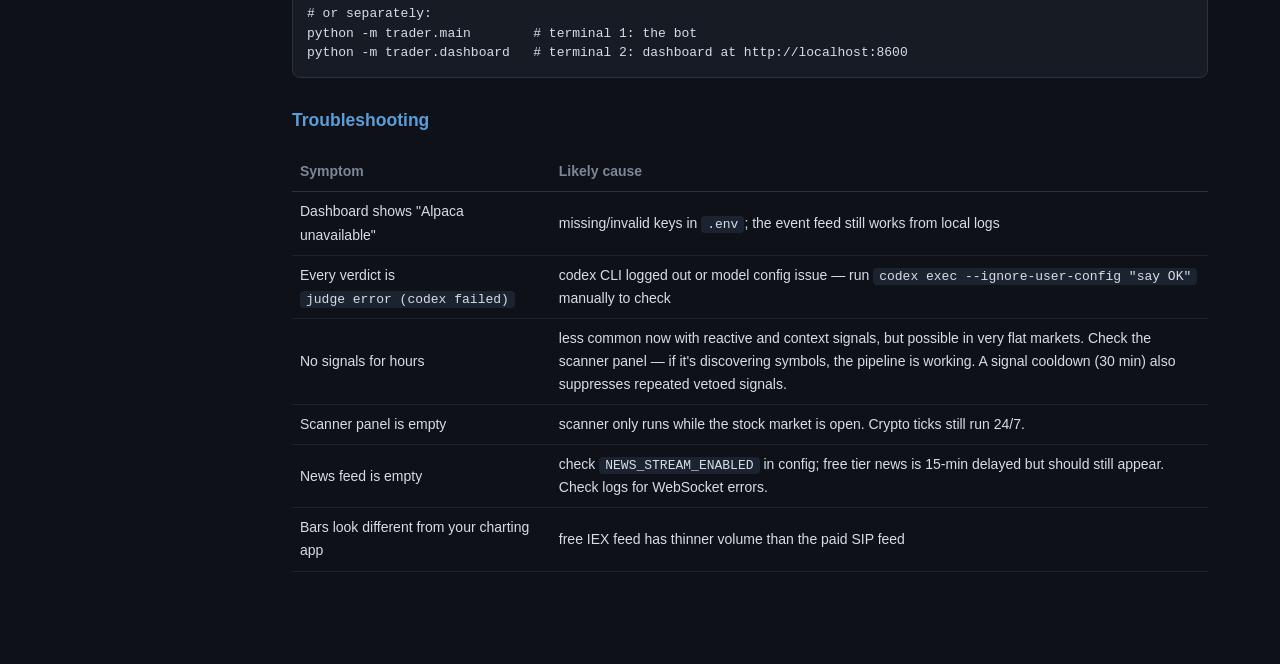
==== commit f00aa936: "add updated documentation" ====
--- a/trader/static/docs.html
+++ b/trader/static/docs.html
@@ -3,7 +3,7 @@
 <head>
 <meta charset="utf-8">
 <meta name="viewport" content="width=device-width, initial-scale=1">
-<title>Paper Trader — Documentation</title>
+<title>lancome documentation</title>
 <style>
   :root {
     --bg: #0e1117; --panel: #161b24; --panel2: #1c2330; --border: #2a3242;
@@ -80,12 +80,14 @@
   <li><strong>News stream</strong> — real-time WebSocket feed of Benzinga headlines. Symbols
       mentioned in news are added to the watchlist; news on held positions triggers immediate
       re-evaluation.</li>
-  <li><strong>Technical signals</strong> — SMA crossover and RSI on 5-minute bars, same as before
-      but now applied to the dynamic watchlist.</li>
+  <li><strong>Technical signals</strong> — three tiers of signals on 5-minute bars: reactive
+      (volume spike, gap, momentum), context-aware (VWAP, relative volume, bid/ask pressure,
+      sector correlation, multi-timeframe), and trend (SMA crossover, RSI).</li>
 </ol>
 <p>When a signal fires, an <strong>enrichment</strong> step assembles a case file (bars + news +
-scanner context + portfolio state) and sends it to an <strong>LLM judge</strong> that approves
-or vetoes with a confidence score. <strong>Risk limits</strong> cap everything regardless.</p>
+scanner context + portfolio state) and sends it to an <strong>LLM judge</strong> that acts as a
+filter &mdash; approving unless there's a specific reason the trade will fail.
+<strong>Risk limits</strong> cap everything regardless.</p>
 <div class="warn">Paper trading only. The broker client is constructed with
 <code>paper=True</code>; never point this at a live account.</div>
 
@@ -138,6 +140,9 @@
 Stale entries are pruned automatically. The watchlist is capped at 25 symbols.</p>
 <p>The dynamic watchlist is merged with the seed <code>WATCHLIST</code> from config before each
 stock tick, so the hardcoded tickers are always evaluated as a baseline.</p>
+<p>The watchlist is <strong>persisted</strong> to <code>scanner.json</code> and restored on startup,
+so a restart doesn't lose scanner state. Stale entries (past their TTL) are dropped during
+restore.</p>
 
 <h2 id="news">News Stream</h2>
 <p><code>trader/news_stream.py</code> runs an Alpaca <code>NewsDataStream</code> WebSocket in a
@@ -151,8 +156,8 @@
 <ol>
   <li>Adding the symbol to the dynamic watchlist (via <code>scanner.add_from_news</code>)</li>
   <li>Recording the news event to <code>trades.jsonl</code></li>
-  <li>If the symbol is currently held, immediately enriching and re-evaluating it
-      (news can trigger exits)</li>
+  <li>Immediately enriching and evaluating the symbol through the signal engine and judge
+      &mdash; news can trigger both entries and exits</li>
 </ol>
 <p class="muted">Free tier: news is delayed ~15 minutes. The $99/mo Algo Trader Plus plan
 provides real-time news.</p>
@@ -163,40 +168,98 @@
   <li><strong>Scanner poll</strong> (every 2 min) &mdash; calls <code>scanner.poll_screener()</code>,
       pushes new discoveries as <code>SCANNER_HIT</code> events.</li>
   <li><strong>Crypto tick</strong> (every 5 min, always) &mdash; evaluates
-      <code>CRYPTO_WATCHLIST</code> through signals + judge.</li>
+      <code>CRYPTO_WATCHLIST</code> through signals + judge. Fetches hourly bars for
+      multi-timeframe confirmation.</li>
   <li><strong>Stock tick</strong> (every 5 min, market hours only) &mdash; evaluates the merged
-      dynamic + seed watchlist through signals + enrichment + judge.</li>
+      dynamic + seed watchlist. Fetches latest quotes (bid/ask), hourly bars, and uses
+      SPY as the benchmark for sector correlation signals.</li>
 </ol>
 <p>Between timers, the loop drains the event queue (news and scanner hits) with a 1-second
 timeout. Hard exits (stop-loss/take-profit) are checked at the start of each crypto and
 stock tick, before signal evaluation.</p>
+<p>A <strong>signal cooldown</strong> suppresses duplicate signals: when the judge vetoes a
+signal, that symbol+reason pair is blocked for 30 minutes to avoid spamming the judge
+with identical setups. News-triggered signals bypass the cooldown since news is a fresh
+catalyst.</p>
 
 <h2 id="signals">Signal Engine</h2>
-<p><code>trader/signals.py</code> is intentionally simple and fully deterministic &mdash; the same
-bars always produce the same signal, which makes the judge's contribution measurable.</p>
-<h3>Indicators</h3>
-<table>
-  <tr><th>Indicator</th><th>Definition</th><th>Parameters</th></tr>
-  <tr><td>SMA fast</td><td>mean of last N closes</td><td>N = 9 bars (45 min)</td></tr>
-  <tr><td>SMA slow</td><td>mean of last N closes</td><td>N = 21 bars (105 min)</td></tr>
-  <tr><td>RSI</td><td>100 &minus; 100/(1+RS), RS = avg gain / avg loss over N bars</td>
-      <td>N = 14, oversold &lt; 30, overbought &gt; 70</td></tr>
-</table>
-<h3>Rules</h3>
+<p><code>trader/signals.py</code> is fully deterministic &mdash; the same inputs always produce
+the same signal, which makes the judge's contribution measurable. Signals are checked
+in priority order: reactive first, then context-aware, then trend. The first match wins.</p>
+
+<h3>Tier 1: Reactive (fast)</h3>
+<p>Designed to respond to the unusual activity that the scanner and news stream surface.</p>
 <table>
   <tr><th>Condition</th><th>Holding?</th><th>Signal</th></tr>
-  <tr><td>SMA fast crosses <em>above</em> slow (and RSI not overbought)</td><td>No</td>
+  <tr><td>Volume &ge; 2.5x 20-bar average + positive momentum</td><td>No</td>
+      <td><span style="color:var(--green)">buy</span> &mdash; volume spike</td></tr>
+  <tr><td>Open &ge; 1% above previous close</td><td>No</td>
+      <td><span style="color:var(--green)">buy</span> &mdash; gap up</td></tr>
+  <tr><td>Price +1.5% over 5 bars (RSI not overbought)</td><td>No</td>
+      <td><span style="color:var(--green)">buy</span> &mdash; momentum burst</td></tr>
+  <tr><td>Open &le; &minus;1% below previous close</td><td>Yes</td>
+      <td><span style="color:var(--red)">sell</span> &mdash; gap down</td></tr>
+  <tr><td>Price &minus;2% over 5 bars</td><td>Yes</td>
+      <td><span style="color:var(--red)">sell</span> &mdash; momentum drop</td></tr>
+</table>
+
+<h3>Tier 2: Context-aware (need extra data)</h3>
+<p>These signals use richer data sources: VWAP from intraday bars, time-of-day volume
+patterns, live bid/ask quotes, SPY as a benchmark, and hourly bars for multi-timeframe
+confirmation. They fire only when the data is available (tick functions fetch it; news-
+triggered evaluations use basic signals only).</p>
+<table>
+  <tr><th>Condition</th><th>Holding?</th><th>Signal</th></tr>
+  <tr><td>Price &ge; 1.5% below VWAP (not in freefall)</td><td>No</td>
+      <td><span style="color:var(--green)">buy</span> &mdash; VWAP mean reversion</td></tr>
+  <tr><td>Price &ge; 2% above VWAP</td><td>Yes</td>
+      <td><span style="color:var(--red)">sell</span> &mdash; overextended above VWAP</td></tr>
+  <tr><td>Volume &ge; 3x same-time-of-day average + uptick</td><td>No</td>
+      <td><span style="color:var(--green)">buy</span> &mdash; unusual time-of-day volume</td></tr>
+  <tr><td>Volume &ge; 3x same-time-of-day average + downtick</td><td>Yes</td>
+      <td><span style="color:var(--red)">sell</span> &mdash; unusual selling at this hour</td></tr>
+  <tr><td>Bid-side &ge; 70% of total size (spread &le; 0.3%)</td><td>No</td>
+      <td><span style="color:var(--green)">buy</span> &mdash; bid/ask buying pressure</td></tr>
+  <tr><td>Ask-side &ge; 70% of total size (spread &le; 0.3%)</td><td>Yes</td>
+      <td><span style="color:var(--red)">sell</span> &mdash; bid/ask selling pressure</td></tr>
+  <tr><td>Outperforming SPY by &ge; 1.5% over 10 bars</td><td>No</td>
+      <td><span style="color:var(--green)">buy</span> &mdash; idiosyncratic strength</td></tr>
+  <tr><td>Underperforming SPY by &ge; 1.5% over 10 bars</td><td>Yes</td>
+      <td><span style="color:var(--red)">sell</span> &mdash; idiosyncratic weakness</td></tr>
+  <tr><td>Hourly SMA bullish + 5-min momentum positive</td><td>No</td>
+      <td><span style="color:var(--green)">buy</span> &mdash; multi-timeframe confirmation</td></tr>
+  <tr><td>Hourly SMA bearish + 5-min momentum negative</td><td>Yes</td>
+      <td><span style="color:var(--red)">sell</span> &mdash; multi-timeframe confirmation</td></tr>
+</table>
+
+<h3>Tier 3: Trend (slow, fallback)</h3>
+<p>The original SMA crossover and RSI signals. Require at least 23 bars of history.</p>
+<table>
+  <tr><th>Condition</th><th>Holding?</th><th>Signal</th></tr>
+  <tr><td>SMA fast (9) crosses <em>above</em> slow (21), RSI not overbought</td><td>No</td>
       <td><span style="color:var(--green)">buy</span> &mdash; momentum entry</td></tr>
-  <tr><td>RSI drops below 30</td><td>No</td>
+  <tr><td>RSI drops below 25</td><td>No</td>
       <td><span style="color:var(--green)">buy</span> &mdash; mean-reversion entry</td></tr>
   <tr><td>SMA fast crosses <em>below</em> slow</td><td>Yes</td>
       <td><span style="color:var(--red)">sell</span> &mdash; momentum faded</td></tr>
-  <tr><td>RSI rises above 70</td><td>Yes</td>
+  <tr><td>RSI rises above 75</td><td>Yes</td>
       <td><span style="color:var(--red)">sell</span> &mdash; take the froth</td></tr>
 </table>
-<p>A "cross" requires the relationship to have flipped between the previous bar and the
-current bar &mdash; a fast SMA merely <em>being</em> above the slow one is not a signal, which
-prevents re-firing every tick during a trend.</p>
+
+<h3>Indicators summary</h3>
+<table>
+  <tr><th>Indicator</th><th>Definition</th><th>Parameters</th></tr>
+  <tr><td>SMA fast / slow</td><td>simple moving average of closes</td><td>9 / 21 bars</td></tr>
+  <tr><td>RSI</td><td>100 &minus; 100/(1+RS)</td><td>period 14, oversold &lt; 25, overbought &gt; 75</td></tr>
+  <tr><td>Volume ratio</td><td>current bar vol / 20-bar avg vol</td><td>spike &ge; 2.5x</td></tr>
+  <tr><td>Gap %</td><td>(open &minus; prev close) / prev close</td><td>threshold &ge; 1%</td></tr>
+  <tr><td>Momentum %</td><td>rate of change over N bars</td><td>N = 5, buy &ge; 1.5%, sell &le; &minus;2%</td></tr>
+  <tr><td>VWAP</td><td>cumulative(TP &times; vol) / cumulative(vol), daily reset</td><td>buy &le; &minus;1.5%, sell &ge; +2%</td></tr>
+  <tr><td>Relative vol TOD</td><td>current vol / avg vol at same time-of-day</td><td>threshold &ge; 3x</td></tr>
+  <tr><td>Bid/ask imbalance</td><td>bid_size / (bid_size + ask_size)</td><td>buy &ge; 70%, sell &le; 30%, spread &le; 0.3%</td></tr>
+  <tr><td>Correlation break</td><td>symbol return &minus; SPY return over N bars</td><td>N = 10, threshold &ge; 1.5%</td></tr>
+  <tr><td>Hourly SMA</td><td>fast/slow SMA on 1-hour bars + direction</td><td>fast 5 / slow 13</td></tr>
+</table>
 
 <h2 id="enrichment">Enrichment</h2>
 <p><code>trader/enrichment.py</code> builds a <strong>case file</strong> for each candidate symbol
@@ -205,15 +268,19 @@
   <li>Recent 5-minute bars (from <code>data.py</code>)</li>
   <li>Last 5 news headlines and summaries for the symbol (REST call to Alpaca news API)</li>
   <li>Scanner context: how the symbol was discovered, its score, volume/move data</li>
-  <li>The technical signal (if any)</li>
+  <li>The technical signal with all computed indicators (VWAP, bid/ask, correlation, etc.)</li>
   <li>Current portfolio state (account + positions)</li>
 </ul>
-<p>This is the key difference from the old architecture: the judge now sees <em>why</em> a stock
-is moving, not just <em>that</em> it moved.</p>
+<p>During tick cycles, the signal engine also receives <strong>extra context</strong> that enrichment
+doesn't fetch: latest bid/ask quotes, hourly bars, and SPY benchmark bars. These power the
+context-aware signals (tier 2) but aren't re-fetched during news-triggered evaluations to
+avoid unnecessary API calls.</p>
 
 <h2 id="judge">The LLM Judge</h2>
-<p><code>trader/judge.py</code> plays devil's advocate. It receives every candidate signal
-with its full case file and is prompted to be <em>skeptical</em>.</p>
+<p><code>trader/judge.py</code> acts as a trade filter, not a risk manager. It receives every
+candidate signal with its full case file and is prompted to approve unless there's a
+specific, concrete reason the trade will fail (freefall, opposing momentum, no liquidity,
+negative news). Hard risk limits handle downside protection separately.</p>
 <h3>Backends</h3>
 <p>The judge is pluggable via <code>JUDGE_BACKEND</code> in config:</p>
 <table>
@@ -264,10 +331,10 @@
   <tr><td><code>trader/events.py</code></td><td>Event types (<code>EventType</code> enum) and thread-safe <code>event_queue</code>.</td></tr>
   <tr><td><code>trader/judge.py</code></td><td>Pluggable LLM judge: codex (default), ollama, or none. News-aware prompt.</td></tr>
   <tr><td><code>trader/judge_schema.json</code></td><td>JSON Schema constraining the judge's reply.</td></tr>
-  <tr><td><code>trader/signals.py</code></td><td>Pure functions: SMA, RSI, <code>evaluate()</code> &rarr; <code>Signal | None</code>.</td></tr>
+  <tr><td><code>trader/signals.py</code></td><td>Three-tier signal engine: reactive, context-aware, and trend. Pure functions: <code>evaluate()</code> &rarr; <code>Signal | None</code>.</td></tr>
   <tr><td><code>trader/risk.py</code></td><td>Sizing, caps, daily halt, stop-loss/take-profit checks.</td></tr>
   <tr><td><code>trader/broker.py</code></td><td>Alpaca <code>TradingClient</code> wrapper (paper): account, positions, orders, clock.</td></tr>
-  <tr><td><code>trader/data.py</code></td><td>Historical 5-min bars via <code>StockHistoricalDataClient</code> (IEX feed).</td></tr>
+  <tr><td><code>trader/data.py</code></td><td>Historical bars (5-min + hourly), latest quotes via <code>StockHistoricalDataClient</code> (IEX feed).</td></tr>
   <tr><td><code>trader/config.py</code></td><td>All tunables: watchlist, scanner, news, signals, risk, judge. Loads <code>.env</code>.</td></tr>
   <tr><td><code>trader/dashboard.py</code></td><td>Flask app: static pages + JSON APIs over the event log and Alpaca.</td></tr>
 </table>
@@ -298,12 +365,33 @@
   <tr><td><code>NEWS_STREAM_ENABLED</code></td><td>True</td><td>enable/disable WebSocket news stream</td></tr>
   <tr><td><code>NEWS_LOOKBACK_ARTICLES</code></td><td>5</td><td>articles fetched per symbol during enrichment</td></tr>
 </table>
-<h3>Signals</h3>
+<h3>Signals &mdash; trend</h3>
 <table>
   <tr><th>Setting</th><th>Default</th><th>Meaning</th></tr>
   <tr><td><code>SMA_FAST / SMA_SLOW</code></td><td>9 / 21</td><td>crossover periods</td></tr>
   <tr><td><code>RSI_PERIOD</code></td><td>14</td><td>RSI window</td></tr>
-  <tr><td><code>RSI_OVERSOLD / RSI_OVERBOUGHT</code></td><td>30 / 70</td><td>RSI thresholds</td></tr>
+  <tr><td><code>RSI_OVERSOLD / RSI_OVERBOUGHT</code></td><td>25 / 75</td><td>RSI thresholds (tightened to fire only on real extremes)</td></tr>
+</table>
+<h3>Signals &mdash; reactive</h3>
+<table>
+  <tr><th>Setting</th><th>Default</th><th>Meaning</th></tr>
+  <tr><td><code>VOLUME_SPIKE_THRESHOLD</code></td><td>2.5</td><td>current bar vol &ge; Nx 20-bar avg</td></tr>
+  <tr><td><code>GAP_UP_THRESHOLD</code></td><td>1.0</td><td>open N% above previous close</td></tr>
+  <tr><td><code>MOMENTUM_PERIOD</code></td><td>5</td><td>bars for rate-of-change calc</td></tr>
+  <tr><td><code>MOMENTUM_BUY_THRESHOLD</code></td><td>1.5</td><td>+N% over momentum period to buy</td></tr>
+  <tr><td><code>MOMENTUM_SELL_THRESHOLD</code></td><td>2.0</td><td>&minus;N% over momentum period to sell</td></tr>
+</table>
+<h3>Signals &mdash; context-aware</h3>
+<table>
+  <tr><th>Setting</th><th>Default</th><th>Meaning</th></tr>
+  <tr><td><code>VWAP_DEVIATION_BUY_PCT</code></td><td>&minus;1.5</td><td>buy when price N% below VWAP</td></tr>
+  <tr><td><code>VWAP_DEVIATION_SELL_PCT</code></td><td>2.0</td><td>sell when price N% above VWAP</td></tr>
+  <tr><td><code>RELATIVE_VOLUME_TOD_THRESHOLD</code></td><td>3.0</td><td>Nx normal volume for this time-of-day slot</td></tr>
+  <tr><td><code>BID_ASK_IMBALANCE_THRESHOLD</code></td><td>0.70</td><td>N% on one side = directional pressure</td></tr>
+  <tr><td><code>SPREAD_MAX_PCT</code></td><td>0.3</td><td>ignore quotes with spread above N%</td></tr>
+  <tr><td><code>CORRELATION_BREAK_PCT</code></td><td>1.5</td><td>symbol diverges from SPY by N%</td></tr>
+  <tr><td><code>CORRELATION_LOOKBACK</code></td><td>10</td><td>bars for correlation comparison</td></tr>
+  <tr><td><code>HOURLY_SMA_FAST / HOURLY_SMA_SLOW</code></td><td>5 / 13</td><td>multi-timeframe SMA periods on 1-hour bars</td></tr>
 </table>
 <h3>Risk</h3>
 <table>
@@ -392,8 +480,10 @@
   <tr><td>Every verdict is <code>judge error (codex failed)</code></td>
       <td>codex CLI logged out or model config issue &mdash; run
           <code>codex exec --ignore-user-config "say OK"</code> manually to check</td></tr>
-  <tr><td>No signals for hours</td><td>normal in flat markets; crossovers are rare by design.
-      Check the scanner panel &mdash; if it's discovering symbols, the pipeline is working.</td></tr>
+  <tr><td>No signals for hours</td><td>less common now with reactive and context signals, but
+      possible in very flat markets. Check the scanner panel &mdash; if it's discovering
+      symbols, the pipeline is working. A signal cooldown (30 min) also suppresses repeated
+      vetoed signals.</td></tr>
   <tr><td>Scanner panel is empty</td><td>scanner only runs while the stock market is open.
       Crypto ticks still run 24/7.</td></tr>
   <tr><td>News feed is empty</td><td>check <code>NEWS_STREAM_ENABLED</code> in config; free tier
